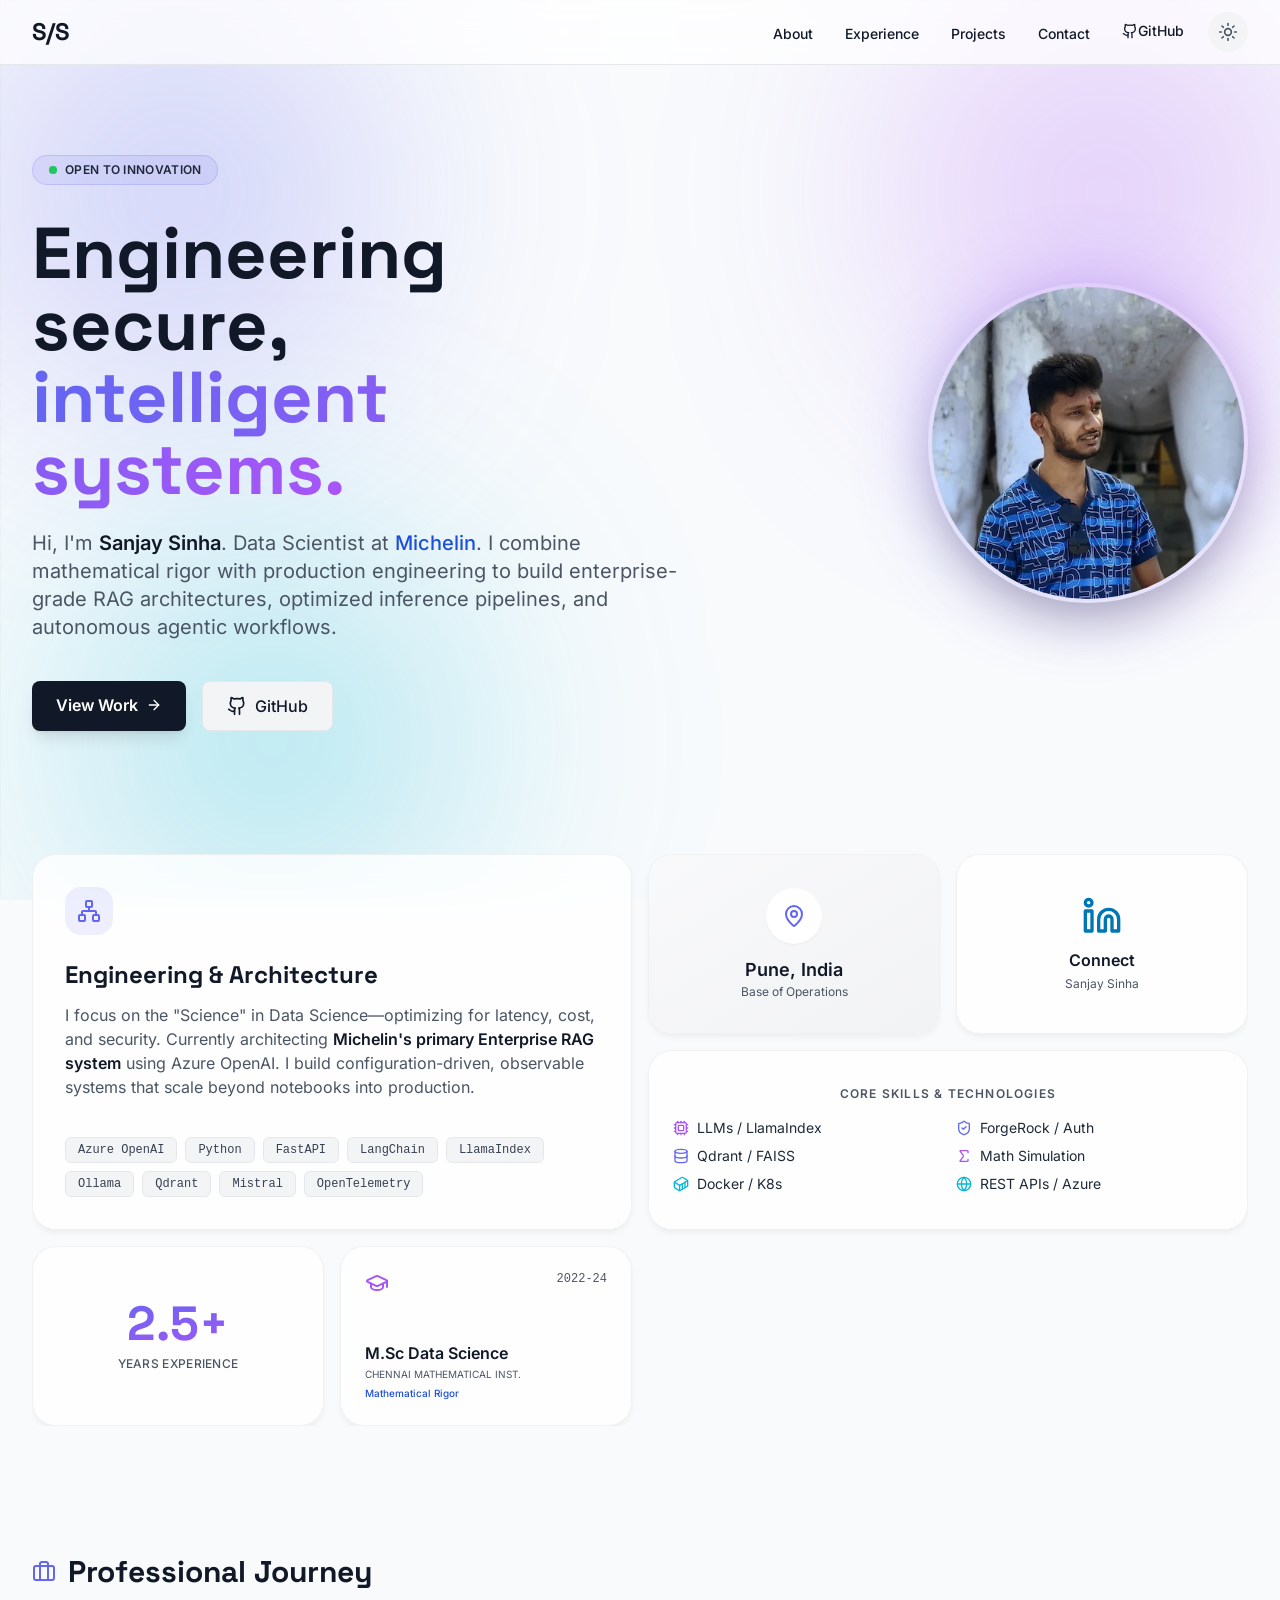
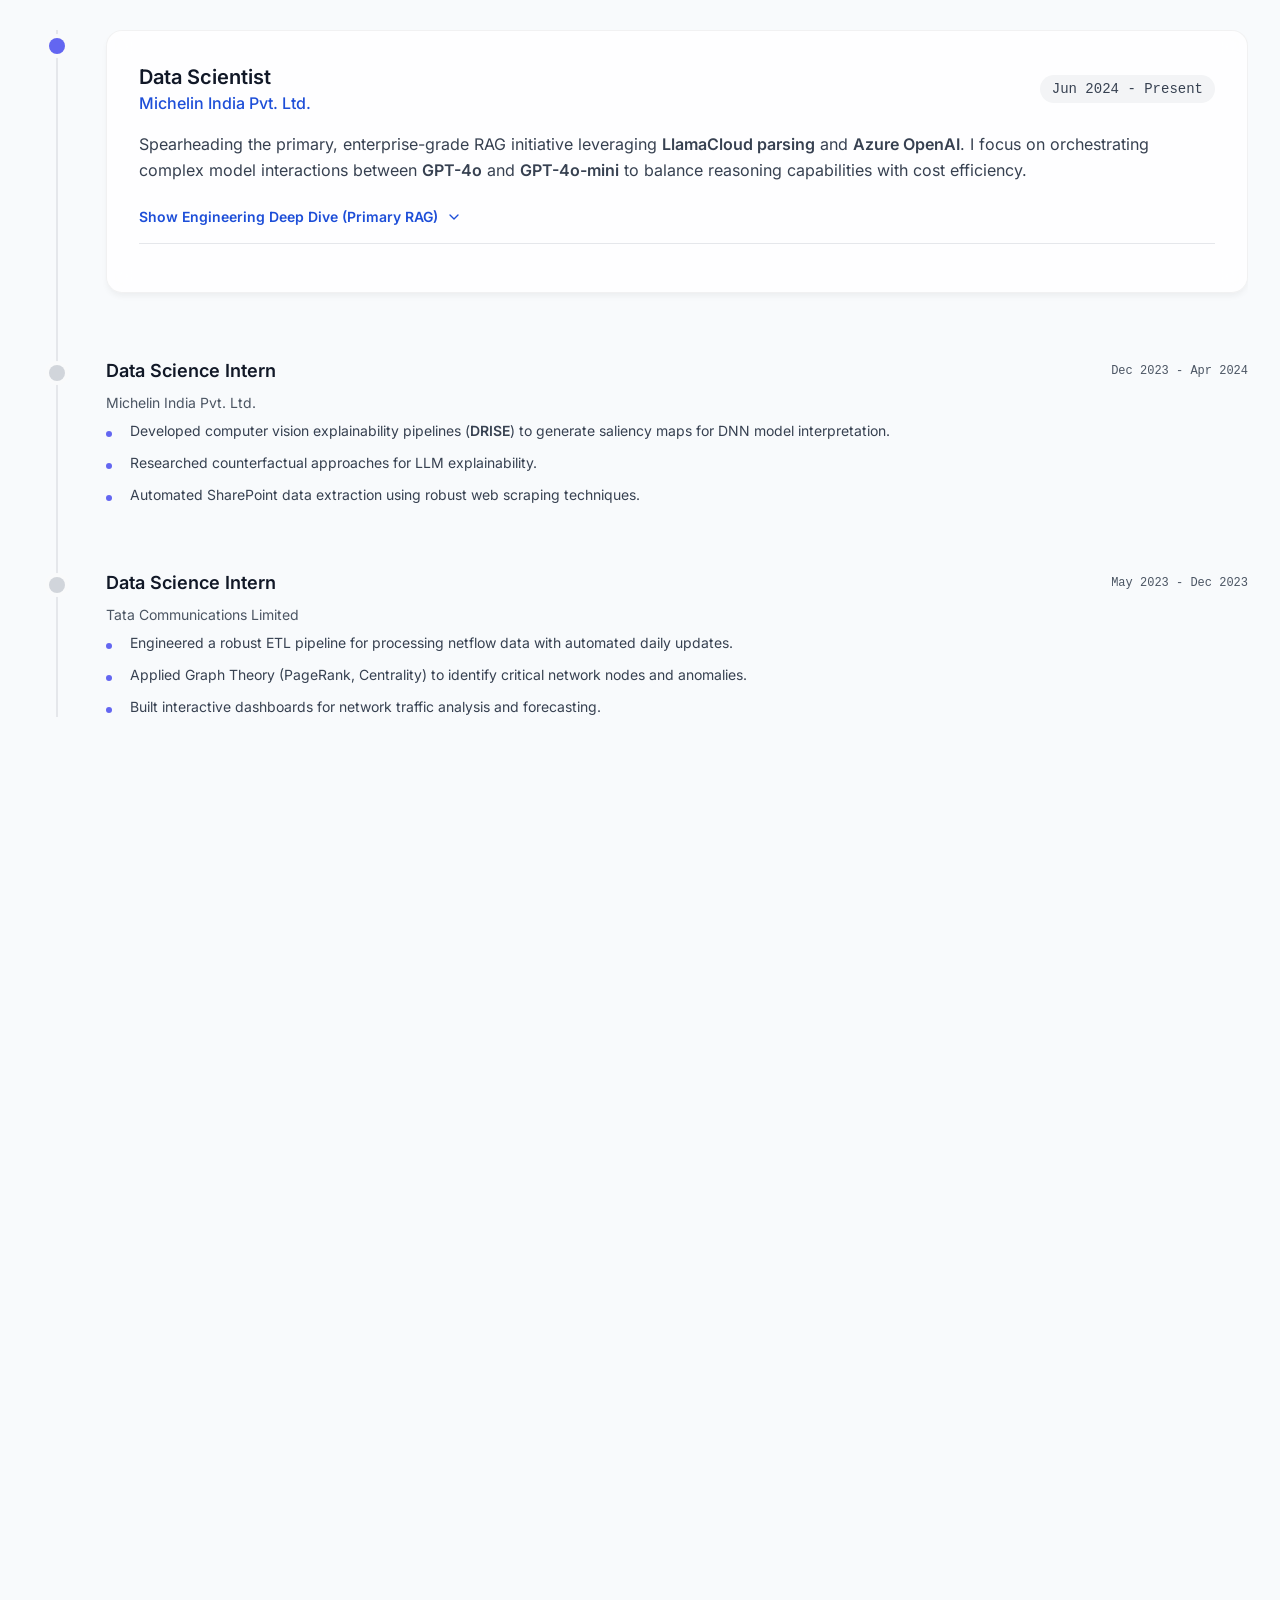
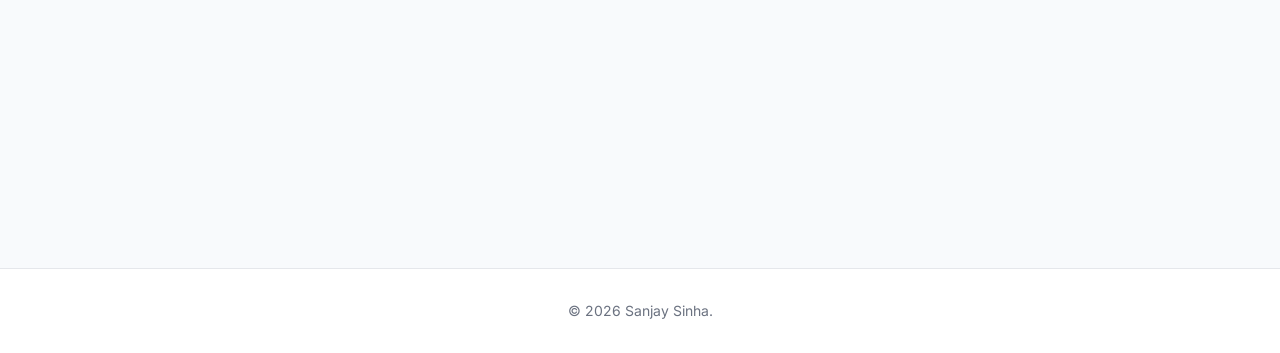
==== index.html @ 07a71bd8 "feat: initial portfolio mirror — GitHub Pages Public mirror of portfolio served at sanjay7549.github" ====
<!-- index.html -->
<!DOCTYPE html>
<html lang="en" class="scroll-smooth">

<head>
    <!-- 1. PRECONNECTS (Performance) -->
    <link rel="preconnect" href="https://www.googletagmanager.com">
    <link rel="preconnect" href="https://www.google-analytics.com">
    <link rel="preconnect" href="https://static.cloudflareinsights.com">

    <!-- Essential Meta -->
    <meta charset="UTF-8">
    <meta http-equiv="X-UA-Compatible" content="IE=edge">
    <meta name="viewport" content="width=device-width, initial-scale=1.0">
    <meta name="theme-color" content="#0b0b0c" media="(prefers-color-scheme: dark)">
    <meta name="theme-color" content="#ffffff" media="(prefers-color-scheme: light)">

    <title>Sanjay Sinha | AI &amp; Data Scientist</title>
    <link rel="canonical" href="https://${DOMAIN_NAME}">

    <!-- SEO Meta Tags -->
    <meta name="description"
        content="Sanjay Sinha is a Data Scientist at Michelin specializing in Enterprise RAG systems, Azure OpenAI, LlamaIndex, LangChain, and production AI pipelines. Expert in secure LLM architectures, vector databases, and mathematical modeling.">

    <meta name="author" content="Sanjay Sinha">
    <meta name="robots" content="index, follow, max-snippet:-1, max-image-preview:large, max-video-preview:-1">

    <!-- Geographic Meta -->
    <meta name="geo.region" content="IN-MH">
    <meta name="geo.placename" content="Pune">
    <meta name="geo.position" content="18.5204;73.8567">
    <meta name="ICBM" content="18.5204, 73.8567">

    <!-- Language
         hreflang="hi" removed: this page is English-only.
         Declaring Hindi would tell Google to rank it for Hindi speakers,
         which hurts English ranking and sends contradictory signals.
         en-IN is correct — the content is English, the target region is India. -->
    <link rel="alternate" hreflang="en-IN" href="https://${DOMAIN_NAME}">
    <link rel="alternate" hreflang="x-default" href="https://${DOMAIN_NAME}">

    <!-- Open Graph / Facebook / LinkedIn -->
    <meta property="og:locale" content="en_IN">
    <meta property="og:type" content="website">
    <meta property="og:url" content="https://${DOMAIN_NAME}">
    <meta property="og:site_name" content="Sanjay Sinha">
    <meta property="og:title" content="Sanjay Sinha | AI &amp; Data Scientist | Enterprise RAG Expert">
    <meta property="og:description"
        content="Data Scientist at Michelin specializing in Enterprise RAG systems, Azure OpenAI, LlamaIndex, mathematical modeling and production AI architectures.">
    <meta property="og:image" content="https://${DOMAIN_NAME}/images/profile.webp">
    <meta property="og:image:type" content="image/webp">
    <meta property="og:image:width" content="500">
    <meta property="og:image:height" content="409">
    <meta property="og:image:alt" content="Profile photo of Sanjay Sinha">
    <!-- article:* tags removed — they are only valid when og:type is "article".
         Using them with og:type="website" is malformed and ignored by parsers. -->

    <!-- Twitter / X -->
    <meta name="twitter:card" content="summary_large_image">
    <meta property="twitter:url" content="https://${DOMAIN_NAME}">
    <meta property="twitter:title" content="Sanjay Sinha | AI &amp; Data Scientist | Enterprise RAG Expert">
    <meta property="twitter:description"
        content="Data Scientist at Michelin specializing in Enterprise RAG systems, Azure OpenAI, LlamaIndex, mathematical modeling and production AI architectures.">
    <meta property="twitter:image" content="https://${DOMAIN_NAME}/images/profile.webp">

    <script>
        if (localStorage.theme === 'dark' || (!('theme' in localStorage) && window.matchMedia('(prefers-color-scheme: dark)').matches)) {
            document.documentElement.classList.add('dark');
        }
    </script>

    <!-- CRITICAL CSS & FONTS (Inlined to prevent CLS) -->
    <style>
        @font-face {
            font-family: 'Inter';
            font-style: normal;
            font-weight: 400;
            font-display: swap;
            src: url('fonts/Inter-Regular.woff2') format('woff2');
        }

        @font-face {
            font-family: 'Inter';
            font-style: normal;
            font-weight: 600;
            /* Used in buttons/nav */
            font-display: swap;
            src: url('fonts/Inter-SemiBold.woff2') format('woff2');
        }

        @font-face {
            font-family: 'Space Grotesk';
            font-style: normal;
            font-weight: 700;
            /* Used in main title */
            font-display: swap;
            src: url('fonts/SpaceGrotesk-Bold.woff2') format('woff2');
        }
    </style>

    <!-- Preloads (Performance) -->
    <link rel="preload" href="fonts/SpaceGrotesk-Bold.woff2" as="font" type="font/woff2" crossorigin>
    <link rel="preload" href="fonts/Inter-Regular.woff2" as="font" type="font/woff2" crossorigin>
    <link rel="preload" href="fonts/Inter-SemiBold.woff2" as="font" type="font/woff2" crossorigin>

    <link rel="preload" as="image" href="images/profile.webp">

    <link rel="preload" href="styles.css" as="style">
    <link href="styles.css" rel="stylesheet">

    <!-- Icons (Hosted Locally for CSP Safety) -->
    <script src="js/lucide.min.js" defer></script>

    <link rel="icon" href="/favicon.ico" sizes="32x32">
    <link rel="icon" href="images/favicon.png" type="image/png">
    <link rel="apple-touch-icon" href="images/apple-touch-icon.png">

    <!-- Main Logic -->
    <script src="js/main.js" defer></script>

    <!-- RSS Feed -->
    <link rel="alternate" type="application/rss+xml" title="Sanjay Sinha - Project Updates"
        href="https://${DOMAIN_NAME}/rss.xml">

    <!-- Structured Data / Schema.org -->

    <!-- Person Schema
         FIX: @context changed from http to https — consistent with all other schemas.
         FIX: HTML entity &amp; replaced with plain & — JSON is not HTML;
              &amp; is an HTML entity and is technically malformed inside JSON. -->
    <script type="application/ld+json">
        {
            "@context": "https://schema.org",
            "@type": "Person",
            "name": "Sanjay Sinha",
            "jobTitle": "Data Scientist",
            "description": "AI & Data Scientist specializing in Enterprise RAG systems, Azure OpenAI, mathematical modeling and production AI architectures",
            "worksFor": {
                "@type": "Organization",
                "name": "Michelin"
            },
            "url": "https://${DOMAIN_NAME}",
            "sameAs": [
                "https://linkedin.com/in/sanjay-sinha-09343b247",
                "https://github.com/Sanjay7549",
                "mailto:admin@${EMAIL_DOMAIN}"
            ],
            "alumniOf": {
                "@type": "CollegeOrUniversity",
                "name": "Chennai Mathematical Institute"
            },
            "address": {
                "@type": "PostalAddress",
                "addressLocality": "Pune",
                "addressRegion": "Maharashtra",
                "addressCountry": "India"
            },
            "image": "https://${DOMAIN_NAME}/images/profile.webp",
            "knowsAbout": [
                "Artificial Intelligence",
                "Machine Learning",
                "RAG Systems",
                "Azure OpenAI",
                "LangChain",
                "LlamaIndex",
                "Python",
                "Data Science",
                "Deep Learning",
                "Natural Language Processing"
            ]
        }
    </script>

    <!-- Breadcrumb Schema -->
    <script type="application/ld+json">
        {
            "@context": "https://schema.org",
            "@type": "BreadcrumbList",
            "itemListElement": [{
                "@type": "ListItem",
                "position": 1,
                "name": "Home",
                "item": "https://${DOMAIN_NAME}"
            },{
                "@type": "ListItem",
                "position": 2,
                "name": "About",
                "item": "https://${DOMAIN_NAME}/#about"
            },{
                "@type": "ListItem",
                "position": 3,
                "name": "Experience",
                "item": "https://${DOMAIN_NAME}/#experience"
            },{
                "@type": "ListItem",
                "position": 4,
                "name": "Projects",
                "item": "https://${DOMAIN_NAME}/#projects"
            },{
                "@type": "ListItem",
                "position": 5,
                "name": "Contact",
                "item": "https://${DOMAIN_NAME}/#contact"
            }]
        }
    </script>

    <!-- Organization Schema -->
    <script type="application/ld+json">
        {
            "@context": "https://schema.org",
            "@type": "Organization",
            "name": "Michelin",
            "url": "https://www.michelin.com",
            "employee": {
                "@type": "Person",
                "name": "Sanjay Sinha",
                "jobTitle": "Data Scientist",
                "url": "https://${DOMAIN_NAME}"
            }
        }
    </script>

    <!-- FAQ Schema -->
    <script type="application/ld+json">
        {
            "@context": "https://schema.org",
            "@type": "FAQPage",
            "mainEntity": [{
                "@type": "Question",
                "name": "What technologies does Sanjay Sinha specialize in?",
                "acceptedAnswer": {
                    "@type": "Answer",
                    "text": "Sanjay specializes in Enterprise RAG systems, Azure OpenAI (GPT-4o, GPT-4o-mini), LangChain, LlamaIndex, LlamaCloud parsing, Qdrant vector database, Mistral AI, Docker, Kubernetes, FastAPI, and mathematical modeling. He focuses on building secure, scalable AI architectures for production environments."
                }
            },{
                "@type": "Question",
                "name": "What is Sanjay's experience with RAG systems?",
                "acceptedAnswer": {
                    "@type": "Answer",
                    "text": "Sanjay is the lead architect for Michelin's primary Enterprise RAG system. He has implemented advanced model routing between GPT-4o and GPT-4o-mini, reducing latency from 10-12s to 6-7s while optimizing costs. His work includes LlamaCloud integration, OpenTelemetry observability, and ForgeRock OAuth security."
                }
            },{
                "@type": "Question",
                "name": "Where is Sanjay Sinha located?",
                "acceptedAnswer": {
                    "@type": "Answer",
                    "text": "Sanjay is based in Pune, Maharashtra, India and works as a Data Scientist at Michelin India Pvt. Ltd."
                }
            },{
                "@type": "Question",
                "name": "What is Sanjay's educational background?",
                "acceptedAnswer": {
                    "@type": "Answer",
                    "text": "Sanjay holds an M.Sc in Data Science from Chennai Mathematical Institute (CMI), completed in 2024. His education focused on mathematical rigor, combining theoretical foundations with practical AI engineering."
                }
            }]
        }
    </script>

    <!-- WebSite Schema
         FIX: HTML entity &amp; replaced with plain & in JSON.
         FIX: inLanguage changed from ["en", "hi"] to "en" — this page is
              English-only. Declaring Hindi contradicts the hreflang correction above. -->
    <script type="application/ld+json">
        {
            "@context": "https://schema.org",
            "@type": "WebSite",
            "name": "Sanjay Sinha - AI & Data Scientist",
            "url": "https://${DOMAIN_NAME}",
            "description": "Portfolio and professional website of Sanjay Sinha, Data Scientist specializing in Enterprise RAG systems and Azure AI",
            "author": {
                "@type": "Person",
                "name": "Sanjay Sinha"
            },
            "inLanguage": "en"
        }
    </script>
</head>

<body
    class="antialiased font-sans bg-lightBg text-gray-900 dark:bg-darkBg dark:text-gray-200 selection:bg-primary selection:text-white transition-colors duration-300">

    <!-- Skip Navigation: improves accessibility and Lighthouse score.
         Visually hidden until focused via keyboard — no effect on appearance. -->
    <a href="#main-content"
        class="sr-only focus:not-sr-only focus:fixed focus:top-4 focus:left-4 focus:z-[100] focus:px-4 focus:py-2 focus:bg-white focus:text-black focus:rounded focus:shadow-lg">
        Skip to content
    </a>

    <!-- Fixed Background Gradients -->
    <div class="fixed inset-0 z-[-1] pointer-events-none overflow-hidden" aria-hidden="true">
        <div class="absolute inset-0 bg-grid-light dark:bg-grid-dark opacity-[0.4] dark:opacity-20"></div>
        <div
            class="gpu-accelerated absolute top-0 -left-4 w-96 h-96 bg-primary/30 rounded-full mix-blend-multiply dark:mix-blend-screen filter blur-[128px] animate-blob transform-gpu">
        </div>
        <div
            class="gpu-accelerated absolute top-0 -right-4 w-96 h-96 bg-secondary/30 rounded-full mix-blend-multiply dark:mix-blend-screen filter blur-[128px] animate-blob animation-delay-2000 transform-gpu">
        </div>
        <div
            class="gpu-accelerated absolute -bottom-8 left-20 w-96 h-96 bg-accent/30 rounded-full mix-blend-multiply dark:mix-blend-screen filter blur-[128px] animate-blob animation-delay-4000 transform-gpu">
        </div>
    </div>

    <!-- Navigation -->
    <nav
        class="fixed top-0 w-full z-50 border-b border-gray-200 dark:border-white/5 bg-white/70 dark:bg-black/50 backdrop-blur-xl transition-colors duration-300"
        aria-label="Primary navigation">
        <div class="max-w-7xl mx-auto px-4 sm:px-6 lg:px-8">
            <div class="flex items-center justify-between h-16">
                <div class="flex-shrink-0">
                    <a href="#"
                        class="block w-12 h-8 font-display font-bold text-2xl tracking-tight text-gray-900 dark:text-white hover:text-primary transition-colors"
                        aria-label="Sanjay Sinha — home">S/S</a>
                </div>

                <div class="flex items-center gap-6">
                    <div class="hidden md:flex items-baseline space-x-8">
                        <a href="#about" class="text-sm font-medium hover:text-primary">About</a>
                        <a href="#experience" class="text-sm font-medium hover:text-primary">Experience</a>
                        <a href="#projects" class="text-sm font-medium hover:text-primary">Projects</a>
                        <a href="#contact" class="text-sm font-medium hover:text-primary">Contact</a>
                        <a href="https://github.com/Sanjay7549" target="_blank" rel="noopener noreferrer"
                            class="text-sm font-medium hover:text-primary flex items-center gap-1.5"
                            aria-label="GitHub profile (opens in new tab)">
                            <i data-lucide="github" class="w-4 h-4" aria-hidden="true"></i> GitHub
                        </a>
                    </div>

                    <!-- Theme Toggle Button -->
                    <button type="button" id="theme-toggle" aria-label="Toggle Dark Mode"
                        class="btn-interactive w-10 h-10 flex items-center justify-center rounded-full bg-gray-100 dark:bg-white/10 text-gray-600 dark:text-gray-300 hover:bg-gray-200 dark:hover:bg-white/20 transition-colors focus:outline-none">
                        <i data-lucide="moon" class="w-5 h-5 hidden dark:block" aria-hidden="true"></i>
                        <i data-lucide="sun" class="w-5 h-5 block dark:hidden" aria-hidden="true"></i>
                    </button>
                </div>
            </div>
        </div>
    </nav>

    <!-- Main Content -->
    <!-- id="main-content" is the skip-navigation target -->
    <main id="main-content" class="max-w-7xl mx-auto px-4 sm:px-6 lg:px-8 pt-32 pb-20">

        <!-- Hero Section -->
        <section class="min-h-[70vh] flex flex-col-reverse md:flex-row items-center justify-between gap-10 mb-24"
            aria-label="Introduction">

            <!-- Left Side: Text -->
            <div class="flex flex-col items-start max-w-2xl">
                <div
                    class="inline-flex items-center space-x-2 bg-primary/10 border border-primary/20 rounded-full px-4 py-1.5 mb-8 backdrop-blur-sm">
                    <span class="relative flex h-2 w-2" aria-hidden="true">
                        <span
                            class="animate-ping absolute inline-flex h-full w-full rounded-full bg-green-400 opacity-75"></span>
                        <span class="relative inline-flex rounded-full h-2 w-2 bg-green-500"></span>
                    </span>
                    <span class="text-xs font-semibold text-gray-800 dark:text-white tracking-wide uppercase">Open to
                        Innovation</span>
                </div>

                <h1
                    class="font-display text-5xl md:text-7xl font-bold text-gray-900 dark:text-white mb-6 leading-tight">
                    Engineering secure,<br>
                    <span class="text-transparent bg-clip-text bg-gradient-to-r from-primary to-secondary relative">
                        intelligent systems.
                    </span>
                </h1>

                <p class="text-lg md:text-xl text-gray-600 dark:text-gray-400 mb-10 leading-relaxed">
                    Hi, I'm <span class="font-bold text-gray-900 dark:text-white">Sanjay Sinha</span>.
                    Data Scientist at <span class="text-blue-700 dark:text-blue-400 font-medium">Michelin</span>.
                    I combine mathematical rigor with production engineering to build enterprise-grade RAG
                    architectures,
                    optimized inference pipelines, and autonomous agentic workflows.
                </p>

                <div class="flex flex-wrap gap-4">
                    <a href="#projects"
                        class="group relative px-6 py-3 bg-gray-900 dark:bg-white text-white dark:text-black font-semibold rounded-lg overflow-hidden transition-transform duration-300 hover:scale-105 shadow-lg hover:shadow-primary/25">
                        <span class="relative flex items-center gap-2">
                            View Work <i data-lucide="arrow-right"
                                class="w-4 h-4 group-hover:translate-x-1 transition-transform" aria-hidden="true"></i>
                        </span>
                    </a>

                    <a href="https://github.com/Sanjay7549" target="_blank" rel="noopener noreferrer"
                        class="px-6 py-3 bg-gray-100 dark:bg-white/5 border border-gray-200 dark:border-white/10 text-gray-900 dark:text-white font-medium rounded-lg hover:bg-gray-200 dark:hover:bg-white/10 flex items-center gap-2"
                        aria-label="GitHub profile (opens in new tab)">
                        <i data-lucide="github" class="w-5 h-5" aria-hidden="true"></i> GitHub
                    </a>
                </div>
            </div>

            <!-- Right Side: Profile Picture -->
            <div class="relative w-64 h-64 md:w-80 md:h-80 shrink-0">
                <div
                    class="absolute inset-0 bg-gradient-to-tr from-primary to-secondary rounded-full blur-2xl opacity-40 animate-pulse"
                    aria-hidden="true">
                </div>
                <div class="relative w-full h-full rounded-full border-4 border-white/20 overflow-hidden shadow-2xl">
                    <img src="images/profile.webp" alt="Profile photo of Sanjay Sinha" width="500" height="409"
                        sizes="(max-width: 768px) 256px, 320px" fetchpriority="high" decoding="async"
                        class="w-full h-full object-cover bg-gray-100 dark:bg-gray-800">
                </div>
            </div>

        </section>

        <!-- Bento Grid: About & Stack -->
        <section id="about"
            class="mb-32 fade-on-scroll [content-visibility:auto] [contain-intrinsic-size:1000px_1000px]"
            aria-labelledby="about-heading">
            <h2 id="about-heading" class="sr-only">About Me &amp; Tech Stack</h2>

            <div class="grid grid-cols-1 md:grid-cols-4 gap-4 auto-rows-auto md:auto-rows-[180px]">

                <!-- Main About Card (2x2) -->
                <div
                    class="glass-card col-span-1 md:col-span-2 row-span-1 md:row-span-2 rounded-3xl p-8 flex flex-col justify-between group bg-white dark:bg-darkSurface">
                    <div>
                        <div
                            class="w-12 h-12 bg-primary/10 rounded-2xl flex items-center justify-center mb-6 text-primary group-hover:rotate-12 transition-transform duration-300"
                            aria-hidden="true">
                            <i data-lucide="network" class="w-6 h-6"></i>
                        </div>
                        <h3 class="text-2xl font-display font-bold text-gray-900 dark:text-white mb-3">Engineering &amp;
                            Architecture</h3>
                        <p class="text-gray-600 dark:text-gray-400 leading-relaxed text-sm md:text-base">
                            I focus on the "Science" in Data Science—optimizing for latency, cost, and security.
                            Currently architecting <strong class="text-gray-900 dark:text-white">Michelin's primary
                                Enterprise RAG system</strong> using Azure OpenAI.
                            I build configuration-driven, observable systems that scale beyond notebooks into
                            production.
                        </p>
                    </div>
                    <div class="flex flex-wrap gap-2 mt-4">
                        <span
                            class="px-3 py-1 bg-gray-100 dark:bg-white/5 rounded-md text-xs font-mono text-gray-700 dark:text-gray-300 border border-gray-200 dark:border-white/5">Azure
                            OpenAI</span>
                        <span
                            class="px-3 py-1 bg-gray-100 dark:bg-white/5 rounded-md text-xs font-mono text-gray-700 dark:text-gray-300 border border-gray-200 dark:border-white/5">Python</span>
                        <span
                            class="px-3 py-1 bg-gray-100 dark:bg-white/5 rounded-md text-xs font-mono text-gray-700 dark:text-gray-300 border border-gray-200 dark:border-white/5">FastAPI</span>
                        <span
                            class="px-3 py-1 bg-gray-100 dark:bg-white/5 rounded-md text-xs font-mono text-gray-700 dark:text-gray-300 border border-gray-200 dark:border-white/5">LangChain</span>
                        <span
                            class="px-3 py-1 bg-gray-100 dark:bg-white/5 rounded-md text-xs font-mono text-gray-700 dark:text-gray-300 border border-gray-200 dark:border-white/5">LlamaIndex</span>
                        <span
                            class="px-3 py-1 bg-gray-100 dark:bg-white/5 rounded-md text-xs font-mono text-gray-700 dark:text-gray-300 border border-gray-200 dark:border-white/5">Ollama</span>
                        <span
                            class="px-3 py-1 bg-gray-100 dark:bg-white/5 rounded-md text-xs font-mono text-gray-700 dark:text-gray-300 border border-gray-200 dark:border-white/5">Qdrant</span>
                        <span
                            class="px-3 py-1 bg-gray-100 dark:bg-white/5 rounded-md text-xs font-mono text-gray-700 dark:text-gray-300 border border-gray-200 dark:border-white/5">Mistral</span>
                        <span
                            class="px-3 py-1 bg-gray-100 dark:bg-white/5 rounded-md text-xs font-mono text-gray-700 dark:text-gray-300 border border-gray-200 dark:border-white/5">OpenTelemetry</span>
                    </div>
                </div>

                <!-- Location Card (1x1) -->
                <div
                    class="glass-card col-span-1 rounded-3xl relative overflow-hidden flex flex-col justify-center items-center group min-h-[180px]">
                    <div
                        class="absolute inset-0 bg-gradient-to-br from-gray-100 to-gray-200 dark:from-gray-800 dark:to-gray-900 opacity-50 z-0"
                        aria-hidden="true">
                    </div>
                    <div class="relative z-10 text-center">
                        <div
                            class="w-14 h-14 mx-auto bg-white dark:bg-white/10 rounded-full flex items-center justify-center shadow-sm mb-3 text-primary animate-bounce"
                            aria-hidden="true">
                            <i data-lucide="map-pin" class="w-6 h-6"></i>
                        </div>
                        <h3 class="text-lg font-bold text-gray-900 dark:text-white">Pune, India</h3>
                        <p class="text-xs text-gray-600 dark:text-gray-400">Base of Operations</p>
                    </div>
                </div>

                <!-- LinkedIn Card (1x1) -->
                <a href="https://linkedin.com/in/sanjay-sinha-09343b247" target="_blank" rel="noopener noreferrer"
                    class="glass-card col-span-1 rounded-3xl p-6 flex flex-col justify-center items-center hover:bg-[#0077b5] hover:border-[#0077b5] group cursor-pointer min-h-[180px]"
                    aria-label="Connect with Sanjay Sinha on LinkedIn (opens in new tab)">
                    <i data-lucide="linkedin" class="w-10 h-10 text-[#0077b5] group-hover:text-white mb-3" aria-hidden="true"></i>
                    <p class="font-bold text-gray-900 dark:text-white group-hover:text-white">Connect
                    </p>
                    <p class="text-xs text-gray-600 dark:text-gray-400 group-hover:text-white/80 mt-1">
                        Sanjay Sinha</p>
                </a>

                <!-- Skills & Technologies (2x1) -->
                <div
                    class="glass-card col-span-1 md:col-span-2 rounded-3xl overflow-hidden flex flex-col justify-center bg-gray-50 dark:bg-white/5 p-6 min-h-[180px]">
                    <p
                        class="text-center text-xs font-bold text-gray-600 dark:text-gray-400 uppercase tracking-widest mb-4">
                        Core Skills &amp; Technologies</p>
                    <div class="grid grid-cols-2 gap-4">
                        <!-- Column 1 -->
                        <div class="space-y-2">
                            <div class="flex items-center gap-2 text-sm text-gray-800 dark:text-gray-200">
                                <i data-lucide="cpu" class="w-4 h-4 text-secondary" aria-hidden="true"></i> LLMs / LlamaIndex
                            </div>
                            <div class="flex items-center gap-2 text-sm text-gray-800 dark:text-gray-200">
                                <i data-lucide="database" class="w-4 h-4 text-primary" aria-hidden="true"></i> Qdrant / FAISS
                            </div>
                            <div class="flex items-center gap-2 text-sm text-gray-800 dark:text-gray-200">
                                <i data-lucide="container" class="w-4 h-4 text-accent" aria-hidden="true"></i> Docker / K8s
                            </div>
                        </div>
                        <!-- Column 2 -->
                        <div class="space-y-2">
                            <div class="flex items-center gap-2 text-sm text-gray-800 dark:text-gray-200">
                                <i data-lucide="shield-check" class="w-4 h-4 text-primary" aria-hidden="true"></i> ForgeRock / Auth
                            </div>
                            <div class="flex items-center gap-2 text-sm text-gray-800 dark:text-gray-200">
                                <i data-lucide="sigma" class="w-4 h-4 text-secondary" aria-hidden="true"></i> Math Simulation
                            </div>
                            <div class="flex items-center gap-2 text-sm text-gray-800 dark:text-gray-200">
                                <i data-lucide="globe" class="w-4 h-4 text-accent" aria-hidden="true"></i> REST APIs / Azure
                            </div>
                        </div>
                    </div>
                </div>

                <!-- Experience Years (1x1) -->
                <div
                    class="glass-card col-span-1 rounded-3xl p-6 flex flex-col justify-center text-center bg-white dark:bg-darkSurface min-h-[180px]">
                    <h3
                        class="text-5xl font-display font-bold text-transparent bg-clip-text bg-gradient-to-br from-primary to-secondary">
                        2.5+</h3>
                    <p class="text-xs font-medium text-gray-600 dark:text-gray-400 mt-2 uppercase tracking-wide">Years
                        Experience</p>
                </div>

                <!-- Education (1x1) -->
                <div
                    class="glass-card col-span-1 rounded-3xl p-6 flex flex-col justify-between bg-gradient-to-br from-gray-50 to-gray-100 dark:from-surface dark:to-surfaceHighlight border dark:border-white/5 min-h-[180px]">
                    <div class="flex justify-between items-start">
                        <i data-lucide="graduation-cap" class="text-secondary w-6 h-6" aria-hidden="true"></i>
                        <span class="text-xs text-gray-600 font-mono">2022-24</span>
                    </div>
                    <div>
                        <h3 class="font-bold text-gray-900 dark:text-white text-md leading-tight">M.Sc Data Science</h3>
                        <p class="text-[10px] text-gray-600 dark:text-gray-400 mt-1 uppercase">Chennai Mathematical
                            Inst.</p>
                        <p class="text-[10px] text-blue-700 dark:text-blue-400 mt-1 font-medium">Mathematical Rigor</p>
                    </div>
                </div>
            </div>
        </section>

        <!-- Experience Section -->
        <section id="experience" class="mb-32 fade-on-scroll cv-auto" aria-labelledby="experience-heading">
            <h2 id="experience-heading"
                class="font-display text-3xl font-bold text-gray-900 dark:text-white mb-10 flex items-center gap-3">
                <i data-lucide="briefcase" class="text-primary" aria-hidden="true"></i> Professional Journey
            </h2>

            <div class="relative border-l-2 border-gray-200 dark:border-white/10 ml-3 md:ml-6 space-y-16">

                <!-- Role 1: Michelin (Current) -->
                <div class="relative pl-8 md:pl-12 group">
                    <div
                        class="absolute -left-[9px] top-2 h-4 w-4 rounded-full bg-primary ring-4 ring-gray-50 dark:ring-darkBg transition-transform group-hover:scale-110"
                        aria-hidden="true">
                    </div>

                    <div
                        class="glass-card p-6 md:p-8 rounded-2xl bg-white dark:bg-white/5 border border-gray-100 dark:border-white/10">
                        <div class="flex flex-col sm:flex-row sm:items-center sm:justify-between mb-4">
                            <div>
                                <h3 class="text-xl font-bold text-gray-900 dark:text-white">Data Scientist</h3>
                                <p class="text-blue-700 dark:text-blue-400 font-medium">Michelin India Pvt. Ltd.</p>
                            </div>
                            <span
                                class="mt-2 sm:mt-0 text-sm font-mono text-gray-700 dark:text-gray-300 bg-gray-100 dark:bg-white/5 px-3 py-1 rounded-full">Jun
                                2024 - Present</span>
                        </div>

                        <p class="text-gray-700 dark:text-gray-300 mb-6 leading-relaxed">
                            Spearheading the primary, enterprise-grade RAG initiative leveraging <strong>LlamaCloud
                                parsing</strong> and <strong>Azure OpenAI</strong>. I focus on orchestrating complex
                            model interactions between <strong>GPT-4o</strong> and <strong>GPT-4o-mini</strong> to
                            balance reasoning capabilities with cost efficiency.
                        </p>

                        <!-- Expandable Details -->
                        <div class="mt-6">
                            <button type="button"
                                class="js-details-toggle flex items-center gap-2 text-sm font-semibold text-blue-700 dark:text-blue-400 hover:text-blue-900"
                                data-target="details-michelin" aria-expanded="false" aria-controls="details-michelin">
                                <span id="btn-text-details-michelin">Show Engineering Deep Dive (Primary RAG)</span>
                                <i data-lucide="chevron-down" id="icon-details-michelin"
                                    class="w-4 h-4 transition-transform" aria-hidden="true"></i>
                            </button>

                            <div id="details-michelin"
                                class="expand-content mt-4 border-t border-gray-200 dark:border-white/10 pt-4 hidden">
                                <div class="grid grid-cols-1 md:grid-cols-2 gap-8">
                                    <div>
                                        <h4
                                            class="text-sm font-bold text-gray-900 dark:text-white uppercase tracking-wider mb-3">
                                            Key Achievements (Primary RAG)</h4>
                                        <ul class="custom-bullets text-sm text-gray-700 dark:text-gray-300 space-y-2">
                                            <li><strong>Advanced Model Routing:</strong> Architected a routing layer
                                                that dispatches complex queries to <strong>GPT-4o</strong> for deep
                                                reasoning and simple grading/filtering tasks to
                                                <strong>GPT-4o-mini</strong>, optimizing token costs.
                                            </li>
                                            <li><strong>Config-Driven Architecture:</strong> Implemented a global
                                                configuration system allowing new use cases (prompts, feature flags)
                                                without code deployment.</li>
                                            <li><strong>Latency Optimization:</strong> Slashed end-to-end query latency
                                                from <strong>10-12s down to 6-7s</strong> by implementing parallelized
                                                async execution for retrieval and tool calls.
                                            </li>
                                            <li><strong>Observability:</strong> Integrated
                                                <strong>OpenTelemetry</strong> traces with Application Insights to track
                                                latency bottlenecks and token consumption per request.
                                            </li>
                                            <li><strong>LlamaCloud Integration:</strong> Built a robust pipeline to
                                                ingest complex documents via LlamaCloud parsing, persisting processed
                                                artifacts to the Cloud Data Lake (CDL).</li>
                                        </ul>

                                        <!-- Stats -->
                                        <div
                                            class="mt-4 p-4 bg-gray-50 dark:bg-white/5 rounded-lg border border-gray-200 dark:border-white/5">
                                            <p
                                                class="text-xs font-bold text-gray-600 dark:text-gray-400 uppercase mb-2">
                                                Impact Metrics</p>
                                            <div class="grid grid-cols-2 gap-3">
                                                <div class="text-center">
                                                    <div class="text-2xl font-bold text-primary">40%</div>
                                                    <div class="text-xs text-gray-600 dark:text-gray-400">Latency
                                                        Reduction</div>
                                                </div>
                                                <div class="text-center">
                                                    <div class="text-2xl font-bold text-secondary">99.9%</div>
                                                    <div class="text-xs text-gray-600 dark:text-gray-400">Uptime</div>
                                                </div>
                                            </div>
                                        </div>
                                    </div>
                                    <div>
                                        <h4
                                            class="text-sm font-bold text-gray-900 dark:text-white uppercase tracking-wider mb-3">
                                            Impact &amp; Strengths</h4>
                                        <ul class="custom-bullets text-sm text-gray-700 dark:text-gray-300 space-y-2">
                                            <li><strong>Security Posture:</strong> Integrated <strong>ForgeRock
                                                    OAuth</strong> with custom Streamlit UI front-ends, enforcing strict
                                                access control.</li>
                                            <li><strong>Operational Excellence:</strong> Built a reusable RAG framework
                                                that serves as the blueprint for future AI initiatives at Michelin.</li>
                                            <li><strong>Proactive Optimization:</strong> Prototyped memory caching
                                                patterns (MongoDB) to handle FAQ-style queries without LLM invocation.
                                            </li>
                                        </ul>
                                    </div>
                                </div>
                            </div>
                        </div>
                    </div>
                </div>

                <!-- Role 2: Michelin Intern -->
                <div class="relative pl-8 md:pl-12 group">
                    <div
                        class="absolute -left-[9px] top-2 h-4 w-4 rounded-full bg-gray-300 dark:bg-gray-700 ring-4 ring-gray-50 dark:ring-darkBg transition-transform group-hover:scale-110"
                        aria-hidden="true">
                    </div>
                    <div class="flex flex-col sm:flex-row sm:items-center sm:justify-between mb-2">
                        <h3 class="text-lg font-bold text-gray-900 dark:text-white">Data Science Intern</h3>
                        <span class="text-xs font-mono text-gray-600 dark:text-gray-400">Dec 2023 - Apr 2024</span>
                    </div>
                    <p class="text-sm text-gray-600 dark:text-gray-400 mb-2">Michelin India Pvt. Ltd.</p>
                    <ul class="custom-bullets text-gray-700 dark:text-gray-300 text-sm">
                        <li>Developed computer vision explainability pipelines (<strong>DRISE</strong>) to generate
                            saliency maps for DNN model interpretation.</li>
                        <li>Researched counterfactual approaches for LLM explainability.</li>
                        <li>Automated SharePoint data extraction using robust web scraping techniques.</li>
                    </ul>
                </div>

                <!-- Role 3: Tata Comm -->
                <div class="relative pl-8 md:pl-12 group">
                    <div
                        class="absolute -left-[9px] top-2 h-4 w-4 rounded-full bg-gray-300 dark:bg-gray-700 ring-4 ring-gray-50 dark:ring-darkBg transition-transform group-hover:scale-110"
                        aria-hidden="true">
                    </div>
                    <div class="flex flex-col sm:flex-row sm:items-center sm:justify-between mb-2">
                        <h3 class="text-lg font-bold text-gray-900 dark:text-white">Data Science Intern</h3>
                        <span class="text-xs font-mono text-gray-600 dark:text-gray-400">May 2023 - Dec 2023</span>
                    </div>
                    <p class="text-sm text-gray-600 dark:text-gray-400 mb-2">Tata Communications Limited</p>
                    <ul class="custom-bullets text-gray-700 dark:text-gray-300 text-sm">
                        <li>Engineered a robust ETL pipeline for processing netflow data with automated daily updates.
                        </li>
                        <li>Applied Graph Theory (PageRank, Centrality) to identify critical network nodes and
                            anomalies.</li>
                        <li>Built interactive dashboards for network traffic analysis and forecasting.</li>
                    </ul>
                </div>

            </div>
        </section>

        <!-- Projects & Research Section -->
        <section id="projects" class="mb-32 fade-on-scroll cv-auto" aria-labelledby="projects-heading">
            <h2 id="projects-heading"
                class="font-display text-3xl font-bold text-gray-900 dark:text-white mb-10 flex items-center gap-3">
                <i data-lucide="flask-conical" class="text-secondary" aria-hidden="true"></i> Projects &amp; R&amp;D
            </h2>

            <div class="grid grid-cols-1 md:grid-cols-2 lg:grid-cols-3 gap-6">

                <!-- Project 1: Open-Source On-Prem RAG -->
                <article
                    class="glass-card rounded-2xl overflow-hidden flex flex-col h-full bg-white dark:bg-darkSurface group">
                    <div class="h-40 relative flex items-center justify-center overflow-hidden bg-gray-900">
                        <img src="[data-uri]"
                            data-src="images/RAG.webp" alt="Air-Gapped RAG system architecture" width="600" height="300"
                            class="lazy-image absolute inset-0 w-full h-full object-cover opacity-60 group-hover:opacity-100 transition-opacity duration-500">
                        <div class="absolute inset-0 bg-gradient-to-t from-gray-900 to-transparent" aria-hidden="true"></div>
                        <i data-lucide="lock"
                            class="w-12 h-12 text-white/50 relative z-10 group-hover:scale-110 transition-transform"
                            aria-hidden="true"></i>
                    </div>
                    <div class="p-6 flex-1 flex flex-col">
                        <h3 class="text-lg font-bold text-gray-900 dark:text-white mb-2">Air-Gapped RAG POC</h3>
                        <p class="text-gray-700 dark:text-gray-300 text-sm mb-4 flex-1">
                            A fully offline, secure RAG system designed for sensitive infrastructure.
                            Leveraged <strong>Mistral</strong> for reasoning and <strong>Phi-3-Vision</strong> for
                            multi-modal capabilities.
                            Utilizes Qdrant for local vector storage and Docling for parsing.
                        </p>

                        <!-- Stats -->
                        <div
                            class="mb-4 p-3 bg-gray-50 dark:bg-white/5 rounded-lg border border-gray-200 dark:border-white/5">
                            <div class="grid grid-cols-2 gap-2 text-center">
                                <div>
                                    <div class="text-sm font-bold text-primary">100%</div>
                                    <div class="text-xs text-gray-600 dark:text-gray-400">On-prem</div>
                                </div>
                                <div>
                                    <div class="text-sm font-bold text-secondary">Zero</div>
                                    <div class="text-xs text-gray-600 dark:text-gray-400">Data Leakage</div>
                                </div>
                            </div>
                        </div>

                        <div class="flex flex-wrap gap-2 mt-auto">
                            <span
                                class="text-[10px] font-bold text-gray-800 dark:text-white bg-primary/10 px-2 py-1 rounded">Mistral</span>
                            <span
                                class="text-[10px] font-bold text-gray-800 dark:text-white bg-primary/10 px-2 py-1 rounded">Phi-3-Vision</span>
                            <span
                                class="text-[10px] font-bold text-gray-800 dark:text-white bg-primary/10 px-2 py-1 rounded">Qdrant</span>
                            <span
                                class="text-[10px] font-bold text-gray-800 dark:text-white bg-primary/10 px-2 py-1 rounded">Docker</span>
                            <span
                                class="text-[10px] font-bold text-gray-800 dark:text-white bg-primary/10 px-2 py-1 rounded">Ollama</span>
                        </div>
                    </div>
                </article>

                <!-- Project 2: EV Systems Modelling -->
                <article
                    class="glass-card rounded-2xl overflow-hidden flex flex-col h-full bg-white dark:bg-darkSurface group">
                    <div class="h-40 relative flex items-center justify-center overflow-hidden bg-gray-900">
                        <img src="[data-uri]"
                            data-src="images/EV.webp" alt="EV Market Simulation dashboard" width="600" height="300"
                            class="lazy-image absolute inset-0 w-full h-full object-cover opacity-60 group-hover:opacity-100 transition-opacity duration-500">
                        <div class="absolute inset-0 bg-gradient-to-t from-gray-900 to-transparent" aria-hidden="true"></div>
                        <i data-lucide="zap"
                            class="w-12 h-12 text-white/50 relative z-10 group-hover:scale-110 transition-transform"
                            aria-hidden="true"></i>
                    </div>
                    <div class="p-6 flex-1 flex flex-col">
                        <h3 class="text-lg font-bold text-gray-900 dark:text-white mb-2">EV Market Simulation</h3>
                        <p class="text-gray-700 dark:text-gray-300 text-sm mb-4 flex-1">
                            A comprehensive system for the French EV market combining <strong>ML forecasting</strong>
                            with <strong>Mathematical Simulation</strong>.
                            It processes historical data to forecast trends and simulates car parc evolution under
                            various theoretical scenarios.
                        </p>
                        <!-- Stats -->
                        <div
                            class="mb-4 p-3 bg-gray-50 dark:bg-white/5 rounded-lg border border-gray-200 dark:border-white/5">
                            <div class="grid grid-cols-2 gap-2 text-center">
                                <div>
                                    <div class="text-sm font-bold text-secondary">10+</div>
                                    <div class="text-xs text-gray-600 dark:text-gray-400">Scenarios</div>
                                </div>
                                <div>
                                    <div class="text-sm font-bold text-accent">95%</div>
                                    <div class="text-xs text-gray-600 dark:text-gray-400">Accuracy</div>
                                </div>
                            </div>
                        </div>

                        <div class="flex flex-wrap gap-2 mt-auto">
                            <span
                                class="text-[10px] font-bold text-gray-800 dark:text-white bg-secondary/10 px-2 py-1 rounded">Math/Sim</span>
                            <span
                                class="text-[10px] font-bold text-gray-800 dark:text-white bg-secondary/10 px-2 py-1 rounded">FastAPI</span>
                            <span
                                class="text-[10px] font-bold text-gray-800 dark:text-white bg-secondary/10 px-2 py-1 rounded">Streamlit</span>
                            <span
                                class="text-[10px] font-bold text-gray-800 dark:text-white bg-secondary/10 px-2 py-1 rounded">ML
                                Modelling</span>
                        </div>
                    </div>
                </article>

                <!-- Project 3: DevOps Agents -->
                <article
                    class="glass-card rounded-2xl overflow-hidden flex flex-col h-full bg-white dark:bg-darkSurface group">
                    <div class="h-40 relative flex items-center justify-center overflow-hidden bg-gray-900">
                        <img src="[data-uri]"
                            data-src="images/Agent.webp" alt="DevOps and Jira multi-agent system" width="600" height="300"
                            class="lazy-image absolute inset-0 w-full h-full object-cover opacity-60 group-hover:opacity-100 transition-opacity duration-500">
                        <div class="absolute inset-0 bg-gradient-to-t from-gray-900 to-transparent" aria-hidden="true"></div>
                        <i data-lucide="bot"
                            class="w-12 h-12 text-white/50 relative z-10 group-hover:scale-110 transition-transform"
                            aria-hidden="true"></i>
                    </div>
                    <div class="p-6 flex-1 flex flex-col">
                        <h3 class="text-lg font-bold text-gray-900 dark:text-white mb-2">DevOps &amp; Jira Agents</h3>
                        <p class="text-gray-700 dark:text-gray-300 text-sm mb-4 flex-1">
                            Built on <strong>Azure AI Foundry</strong>, this system orchestrates agents to interact with
                            Jira and Azure DevOps via <strong>REST API calls</strong>.
                            It autonomously lists issues, fetches build details, and surfaces pipeline commits to
                            streamline developer operations.
                        </p>

                        <!-- Stats -->
                        <div
                            class="mb-4 p-3 bg-gray-50 dark:bg-white/5 rounded-lg border border-gray-200 dark:border-white/5">
                            <div class="grid grid-cols-2 gap-2 text-center">
                                <div>
                                    <div class="text-sm font-bold text-accent">80%</div>
                                    <div class="text-xs text-gray-600 dark:text-gray-400">Time Saved</div>
                                </div>
                                <div>
                                    <div class="text-sm font-bold text-primary">24/7</div>
                                    <div class="text-xs text-gray-600 dark:text-gray-400">Automation</div>
                                </div>
                            </div>
                        </div>

                        <div class="flex flex-wrap gap-2 mt-auto">
                            <span
                                class="text-[10px] font-bold text-gray-800 dark:text-white bg-accent/10 px-2 py-1 rounded">Azure
                                AI
                                Foundry</span>
                            <span
                                class="text-[10px] font-bold text-gray-800 dark:text-white bg-accent/10 px-2 py-1 rounded">Agents</span>
                            <span
                                class="text-[10px] font-bold text-gray-800 dark:text-white bg-accent/10 px-2 py-1 rounded">REST
                                APIs</span>
                        </div>
                    </div>
                </article>
            </div>
        </section>

        <!-- Contact Section -->
        <section id="contact"
            class="max-w-3xl mx-auto text-center fade-on-scroll [content-visibility:auto] [contain-intrinsic-size:800px_600px]"
            aria-labelledby="contact-heading">
            <div class="glass-card p-10 rounded-3xl bg-white dark:bg-white/5 relative overflow-hidden">
                <!-- Decorative background blob -->
                <div
                    class="absolute top-0 right-0 w-64 h-64 bg-primary/10 rounded-full filter blur-[80px] -translate-y-1/2 translate-x-1/2"
                    aria-hidden="true">
                </div>

                <h2 id="contact-heading"
                    class="font-display text-3xl font-bold text-gray-900 dark:text-white mb-4 relative z-10">Ready to
                    collaborate?</h2>
                <p class="text-gray-600 dark:text-gray-400 mb-8 relative z-10">
                    Always open to discussing secure AI architectures, research opportunities, or the future of agentic
                    systems.
                </p>

                <div class="flex flex-col sm:flex-row items-center justify-center gap-4 relative z-10">
                    <button type="button" id="btn-copy-email" data-email="admin@${EMAIL_DOMAIN}"
                        class="btn-interactive w-full sm:w-auto px-8 py-3 bg-gray-900 dark:bg-white text-white dark:text-black font-bold rounded-full transition-transform active:scale-95 flex items-center justify-center gap-2 shadow-lg hover:shadow-xl">
                        <i data-lucide="mail" class="w-4 h-4" aria-hidden="true"></i>
                        <span id="email-text">Copy Email</span>
                    </button>
                    <a href="https://linkedin.com/in/sanjay-sinha-09343b247" target="_blank" rel="noopener noreferrer"
                        class="w-full sm:w-auto px-8 py-3 bg-transparent border border-gray-300 dark:border-white/20 text-gray-900 dark:text-white font-medium rounded-full hover:bg-gray-100 dark:hover:bg-white/5 flex items-center justify-center gap-2"
                        aria-label="Connect on LinkedIn (opens in new tab)">
                        <i data-lucide="linkedin" class="w-4 h-4" aria-hidden="true"></i> LinkedIn
                    </a>
                    <a href="https://github.com/Sanjay7549" target="_blank" rel="noopener noreferrer"
                        class="w-full sm:w-auto px-8 py-3 bg-transparent border border-gray-300 dark:border-white/20 text-gray-900 dark:text-white font-medium rounded-full hover:bg-gray-100 dark:hover:bg-white/5 flex items-center justify-center gap-2"
                        aria-label="View GitHub profile (opens in new tab)">
                        <i data-lucide="github" class="w-4 h-4" aria-hidden="true"></i> GitHub
                    </a>
                </div>
            </div>
        </section>

    </main>

    <footer
        class="border-t border-gray-200 dark:border-white/5 bg-white dark:bg-black/50 py-8 transition-colors duration-300">
        <div class="max-w-7xl mx-auto px-4 text-center">
            <!-- Footer year is set to a static value and updated by main.js on DOMContentLoaded.
                 The inline script that previously ran here has been consolidated into main.js
                 to avoid a render-blocking script in the document body. -->
            <p class="text-gray-500 text-sm">
                &copy; <span id="current-year">2026</span> Sanjay Sinha.
            </p>
        </div>
    </footer>

</body>

</html>
---- styles.css ----
*,:after,:before{--tw-border-spacing-x:0;--tw-border-spacing-y:0;--tw-translate-x:0;--tw-translate-y:0;--tw-rotate:0;--tw-skew-x:0;--tw-skew-y:0;--tw-scale-x:1;--tw-scale-y:1;--tw-pan-x: ;--tw-pan-y: ;--tw-pinch-zoom: ;--tw-scroll-snap-strictness:proximity;--tw-gradient-from-position: ;--tw-gradient-via-position: ;--tw-gradient-to-position: ;--tw-ordinal: ;--tw-slashed-zero: ;--tw-numeric-figure: ;--tw-numeric-spacing: ;--tw-numeric-fraction: ;--tw-ring-inset: ;--tw-ring-offset-width:0px;--tw-ring-offset-color:#fff;--tw-ring-color:rgba(59,130,246,.5);--tw-ring-offset-shadow:0 0 #0000;--tw-ring-shadow:0 0 #0000;--tw-shadow:0 0 #0000;--tw-shadow-colored:0 0 #0000;--tw-blur: ;--tw-brightness: ;--tw-contrast: ;--tw-grayscale: ;--tw-hue-rotate: ;--tw-invert: ;--tw-saturate: ;--tw-sepia: ;--tw-drop-shadow: ;--tw-backdrop-blur: ;--tw-backdrop-brightness: ;--tw-backdrop-contrast: ;--tw-backdrop-grayscale: ;--tw-backdrop-hue-rotate: ;--tw-backdrop-invert: ;--tw-backdrop-opacity: ;--tw-backdrop-saturate: ;--tw-backdrop-sepia: ;--tw-contain-size: ;--tw-contain-layout: ;--tw-contain-paint: ;--tw-contain-style: }::backdrop{--tw-border-spacing-x:0;--tw-border-spacing-y:0;--tw-translate-x:0;--tw-translate-y:0;--tw-rotate:0;--tw-skew-x:0;--tw-skew-y:0;--tw-scale-x:1;--tw-scale-y:1;--tw-pan-x: ;--tw-pan-y: ;--tw-pinch-zoom: ;--tw-scroll-snap-strictness:proximity;--tw-gradient-from-position: ;--tw-gradient-via-position: ;--tw-gradient-to-position: ;--tw-ordinal: ;--tw-slashed-zero: ;--tw-numeric-figure: ;--tw-numeric-spacing: ;--tw-numeric-fraction: ;--tw-ring-inset: ;--tw-ring-offset-width:0px;--tw-ring-offset-color:#fff;--tw-ring-color:rgba(59,130,246,.5);--tw-ring-offset-shadow:0 0 #0000;--tw-ring-shadow:0 0 #0000;--tw-shadow:0 0 #0000;--tw-shadow-colored:0 0 #0000;--tw-blur: ;--tw-brightness: ;--tw-contrast: ;--tw-grayscale: ;--tw-hue-rotate: ;--tw-invert: ;--tw-saturate: ;--tw-sepia: ;--tw-drop-shadow: ;--tw-backdrop-blur: ;--tw-backdrop-brightness: ;--tw-backdrop-contrast: ;--tw-backdrop-grayscale: ;--tw-backdrop-hue-rotate: ;--tw-backdrop-invert: ;--tw-backdrop-opacity: ;--tw-backdrop-saturate: ;--tw-backdrop-sepia: ;--tw-contain-size: ;--tw-contain-layout: ;--tw-contain-paint: ;--tw-contain-style: }/*! tailwindcss v3.4.19 | MIT License | https://tailwindcss.com*/*,:after,:before{box-sizing:border-box;border:0 solid #e5e7eb}:after,:before{--tw-content:""}:host,html{line-height:1.5;-webkit-text-size-adjust:100%;-moz-tab-size:4;-o-tab-size:4;tab-size:4;font-family:Inter,sans-serif;font-feature-settings:normal;font-variation-settings:normal;-webkit-tap-highlight-color:transparent}body{margin:0;line-height:inherit}hr{height:0;color:inherit;border-top-width:1px}abbr:where([title]){-webkit-text-decoration:underline dotted;text-decoration:underline dotted}h1,h2,h3,h4,h5,h6{font-size:inherit;font-weight:inherit}a{color:inherit;text-decoration:inherit}b,strong{font-weight:bolder}code,kbd,pre,samp{font-family:ui-monospace,SFMono-Regular,Menlo,Monaco,Consolas,Liberation Mono,Courier New,monospace;font-feature-settings:normal;font-variation-settings:normal;font-size:1em}small{font-size:80%}sub,sup{font-size:75%;line-height:0;position:relative;vertical-align:baseline}sub{bottom:-.25em}sup{top:-.5em}table{text-indent:0;border-color:inherit;border-collapse:collapse}button,input,optgroup,select,textarea{font-family:inherit;font-feature-settings:inherit;font-variation-settings:inherit;font-size:100%;font-weight:inherit;line-height:inherit;letter-spacing:inherit;color:inherit;margin:0;padding:0}button,select{text-transform:none}button,input:where([type=button]),input:where([type=reset]),input:where([type=submit]){-webkit-appearance:button;background-color:transparent;background-image:none}:-moz-focusring{outline:auto}:-moz-ui-invalid{box-shadow:none}progress{vertical-align:baseline}::-webkit-inner-spin-button,::-webkit-outer-spin-button{height:auto}[type=search]{-webkit-appearance:textfield;outline-offset:-2px}::-webkit-search-decoration{-webkit-appearance:none}::-webkit-file-upload-button{-webkit-appearance:button;font:inherit}summary{display:list-item}blockquote,dd,dl,figure,h1,h2,h3,h4,h5,h6,hr,p,pre{margin:0}fieldset{margin:0}fieldset,legend{padding:0}menu,ol,ul{list-style:none;margin:0;padding:0}dialog{padding:0}textarea{resize:vertical}input::-moz-placeholder,textarea::-moz-placeholder{opacity:1;color:#9ca3af}input::placeholder,textarea::placeholder{opacity:1;color:#9ca3af}[role=button],button{cursor:pointer}:disabled{cursor:default}audio,canvas,embed,iframe,img,object,svg,video{display:block;vertical-align:middle}img,video{max-width:100%;height:auto}[hidden]:where(:not([hidden=until-found])){display:none}.container{width:100%}@media (min-width:640px){.container{max-width:640px}}@media (min-width:768px){.container{max-width:768px}}@media (min-width:1024px){.container{max-width:1024px}}@media (min-width:1280px){.container{max-width:1280px}}@media (min-width:1536px){.container{max-width:1536px}}.bg-grid-light{background-image:linear-gradient(90deg,rgba(0,0,0,.05) 1px,transparent 0),linear-gradient(180deg,rgba(0,0,0,.05) 1px,transparent 0)}.glass-card{position:relative;border-width:1px;--tw-backdrop-blur:blur(12px);-webkit-backdrop-filter:var(--tw-backdrop-blur) var(--tw-backdrop-brightness) var(--tw-backdrop-contrast) var(--tw-backdrop-grayscale) var(--tw-backdrop-hue-rotate) var(--tw-backdrop-invert) var(--tw-backdrop-opacity) var(--tw-backdrop-saturate) var(--tw-backdrop-sepia);backdrop-filter:var(--tw-backdrop-blur) var(--tw-backdrop-brightness) var(--tw-backdrop-contrast) var(--tw-backdrop-grayscale) var(--tw-backdrop-hue-rotate) var(--tw-backdrop-invert) var(--tw-backdrop-opacity) var(--tw-backdrop-saturate) var(--tw-backdrop-sepia);transition-duration:.3s;transition-property:transform;transition-timing-function:cubic-bezier(.4,0,.2,1);will-change:transform;z-index:1}.glass-card:after{content:"";pointer-events:none;position:absolute;inset:0;opacity:0;transition-property:opacity;transition-duration:.3s;transition-timing-function:cubic-bezier(.4,0,.2,1);border-radius:inherit;border:1px solid transparent;z-index:-1}.glass-card:hover{transform:translateY(-2px)}.glass-card:hover:after{opacity:1}.btn-interactive{-webkit-user-select:none;-moz-user-select:none;user-select:none}.btn-interactive:focus-visible{outline-style:solid;outline-width:2px;outline-offset:2px;outline-color:#6366f1}.sr-only{position:absolute;width:1px;height:1px;padding:0;margin:-1px;overflow:hidden;clip:rect(0,0,0,0);white-space:nowrap;border-width:0}.pointer-events-none{pointer-events:none}.static{position:static}.fixed{position:fixed}.absolute{position:absolute}.relative{position:relative}.inset-0{inset:0}.-bottom-8{bottom:-2rem}.-left-4{left:-1rem}.-left-\[9px\]{left:-9px}.-right-4{right:-1rem}.left-20{left:5rem}.right-0{right:0}.top-0{top:0}.top-2{top:.5rem}.z-0{z-index:0}.z-10{z-index:10}.z-50{z-index:50}.z-\[-1\]{z-index:-1}.col-span-1{grid-column:span 1/span 1}.row-span-1{grid-row:span 1/span 1}.mx-auto{margin-left:auto;margin-right:auto}.mb-10{margin-bottom:2.5rem}.mb-2{margin-bottom:.5rem}.mb-24{margin-bottom:6rem}.mb-3{margin-bottom:.75rem}.mb-32{margin-bottom:8rem}.mb-4{margin-bottom:1rem}.mb-6{margin-bottom:1.5rem}.mb-8{margin-bottom:2rem}.ml-3{margin-left:.75rem}.mt-1{margin-top:.25rem}.mt-2{margin-top:.5rem}.mt-4{margin-top:1rem}.mt-6{margin-top:1.5rem}.mt-auto{margin-top:auto}.block{display:block}.flex{display:flex}.inline-flex{display:inline-flex}.grid{display:grid}.hidden{display:none}.h-10{height:2.5rem}.h-12{height:3rem}.h-14{height:3.5rem}.h-16{height:4rem}.h-2{height:.5rem}.h-4{height:1rem}.h-40{height:10rem}.h-5{height:1.25rem}.h-6{height:1.5rem}.h-64{height:16rem}.h-8{height:2rem}.h-96{height:24rem}.h-full{height:100%}.min-h-\[180px\]{min-height:180px}.min-h-\[70vh\]{min-height:70vh}.w-10{width:2.5rem}.w-12{width:3rem}.w-14{width:3.5rem}.w-2{width:.5rem}.w-4{width:1rem}.w-5{width:1.25rem}.w-6{width:1.5rem}.w-64{width:16rem}.w-96{width:24rem}.w-full{width:100%}.max-w-2xl{max-width:42rem}.max-w-3xl{max-width:48rem}.max-w-7xl{max-width:80rem}.flex-1{flex:1 1 0%}.flex-shrink-0,.shrink-0{flex-shrink:0}.-translate-y-1\/2{--tw-translate-y:-50%}.-translate-y-1\/2,.translate-x-1\/2{transform:translate(var(--tw-translate-x),var(--tw-translate-y)) rotate(var(--tw-rotate)) skewX(var(--tw-skew-x)) skewY(var(--tw-skew-y)) scaleX(var(--tw-scale-x)) scaleY(var(--tw-scale-y))}.translate-x-1\/2{--tw-translate-x:50%}.transform-gpu{transform:translate3d(var(--tw-translate-x),var(--tw-translate-y),0) rotate(var(--tw-rotate)) skewX(var(--tw-skew-x)) skewY(var(--tw-skew-y)) scaleX(var(--tw-scale-x)) scaleY(var(--tw-scale-y))}@keyframes blob{0%{transform:translate(0) scale(1)}33%{transform:translate(30px,-50px) scale(1.1)}66%{transform:translate(-20px,20px) scale(.9)}to{transform:translate(0) scale(1)}}.animate-blob{animation:blob 10s infinite}@keyframes bounce{0%,to{transform:translateY(-25%);animation-timing-function:cubic-bezier(.8,0,1,1)}50%{transform:none;animation-timing-function:cubic-bezier(0,0,.2,1)}}.animate-bounce{animation:bounce 1s infinite}@keyframes ping{75%,to{transform:scale(2);opacity:0}}.animate-ping{animation:ping 1s cubic-bezier(0,0,.2,1) infinite}@keyframes pulse{50%{opacity:.5}}.animate-pulse{animation:pulse 2s cubic-bezier(.4,0,.6,1) infinite}.cursor-pointer{cursor:pointer}.auto-rows-auto{grid-auto-rows:auto}.grid-cols-1{grid-template-columns:repeat(1,minmax(0,1fr))}.grid-cols-2{grid-template-columns:repeat(2,minmax(0,1fr))}.flex-col{flex-direction:column}.flex-col-reverse{flex-direction:column-reverse}.flex-wrap{flex-wrap:wrap}.items-start{align-items:flex-start}.items-center{align-items:center}.items-baseline{align-items:baseline}.justify-center{justify-content:center}.justify-between{justify-content:space-between}.gap-10{gap:2.5rem}.gap-2{gap:.5rem}.gap-3{gap:.75rem}.gap-4{gap:1rem}.gap-6{gap:1.5rem}.gap-8{gap:2rem}.space-x-2>:not([hidden])~:not([hidden]){--tw-space-x-reverse:0;margin-right:calc(.5rem*var(--tw-space-x-reverse));margin-left:calc(.5rem*(1 - var(--tw-space-x-reverse)))}.space-x-8>:not([hidden])~:not([hidden]){--tw-space-x-reverse:0;margin-right:calc(2rem*var(--tw-space-x-reverse));margin-left:calc(2rem*(1 - var(--tw-space-x-reverse)))}.space-y-16>:not([hidden])~:not([hidden]){--tw-space-y-reverse:0;margin-top:calc(4rem*(1 - var(--tw-space-y-reverse)));margin-bottom:calc(4rem*var(--tw-space-y-reverse))}.space-y-2>:not([hidden])~:not([hidden]){--tw-space-y-reverse:0;margin-top:calc(.5rem*(1 - var(--tw-space-y-reverse)));margin-bottom:calc(.5rem*var(--tw-space-y-reverse))}.overflow-hidden{overflow:hidden}.scroll-smooth{scroll-behavior:smooth}.rounded{border-radius:.25rem}.rounded-2xl{border-radius:1rem}.rounded-3xl{border-radius:1.5rem}.rounded-full{border-radius:9999px}.rounded-lg{border-radius:.5rem}.rounded-md{border-radius:.375rem}.border{border-width:1px}.border-4{border-width:4px}.border-b{border-bottom-width:1px}.border-l-2{border-left-width:2px}.border-t{border-top-width:1px}.border-gray-100{--tw-border-opacity:1;border-color:rgb(243 244 246/var(--tw-border-opacity,1))}.border-gray-200{--tw-border-opacity:1;border-color:rgb(229 231 235/var(--tw-border-opacity,1))}.border-gray-300{--tw-border-opacity:1;border-color:rgb(209 213 219/var(--tw-border-opacity,1))}.border-primary\/20{border-color:rgba(99,102,241,.2)}.border-white\/20{border-color:hsla(0,0%,100%,.2)}.bg-accent\/10{background-color:rgba(6,182,212,.1)}.bg-accent\/30{background-color:rgba(6,182,212,.3)}.bg-gray-100{--tw-bg-opacity:1;background-color:rgb(243 244 246/var(--tw-bg-opacity,1))}.bg-gray-300{--tw-bg-opacity:1;background-color:rgb(209 213 219/var(--tw-bg-opacity,1))}.bg-gray-50{--tw-bg-opacity:1;background-color:rgb(249 250 251/var(--tw-bg-opacity,1))}.bg-gray-900{--tw-bg-opacity:1;background-color:rgb(17 24 39/var(--tw-bg-opacity,1))}.bg-green-400{--tw-bg-opacity:1;background-color:rgb(74 222 128/var(--tw-bg-opacity,1))}.bg-green-500{--tw-bg-opacity:1;background-color:rgb(34 197 94/var(--tw-bg-opacity,1))}.bg-lightBg{--tw-bg-opacity:1;background-color:rgb(248 250 252/var(--tw-bg-opacity,1))}.bg-primary{--tw-bg-opacity:1;background-color:rgb(99 102 241/var(--tw-bg-opacity,1))}.bg-primary\/10{background-color:rgba(99,102,241,.1)}.bg-primary\/30{background-color:rgba(99,102,241,.3)}.bg-secondary\/10{background-color:rgba(168,85,247,.1)}.bg-secondary\/30{background-color:rgba(168,85,247,.3)}.bg-transparent{background-color:transparent}.bg-white{--tw-bg-opacity:1;background-color:rgb(255 255 255/var(--tw-bg-opacity,1))}.bg-white\/70{background-color:hsla(0,0%,100%,.7)}.bg-gradient-to-br{background-image:linear-gradient(to bottom right,var(--tw-gradient-stops))}.bg-gradient-to-r{background-image:linear-gradient(to right,var(--tw-gradient-stops))}.bg-gradient-to-t{background-image:linear-gradient(to top,var(--tw-gradient-stops))}.bg-gradient-to-tr{background-image:linear-gradient(to top right,var(--tw-gradient-stops))}.from-gray-100{--tw-gradient-from:#f3f4f6 var(--tw-gradient-from-position);--tw-gradient-to:rgba(243,244,246,0) var(--tw-gradient-to-position);--tw-gradient-stops:var(--tw-gradient-from),var(--tw-gradient-to)}.from-gray-50{--tw-gradient-from:#f9fafb var(--tw-gradient-from-position);--tw-gradient-to:rgba(249,250,251,0) var(--tw-gradient-to-position);--tw-gradient-stops:var(--tw-gradient-from),var(--tw-gradient-to)}.from-gray-900{--tw-gradient-from:#111827 var(--tw-gradient-from-position);--tw-gradient-to:rgba(17,24,39,0) var(--tw-gradient-to-position);--tw-gradient-stops:var(--tw-gradient-from),var(--tw-gradient-to)}.from-primary{--tw-gradient-from:#6366f1 var(--tw-gradient-from-position);--tw-gradient-to:rgba(99,102,241,0) var(--tw-gradient-to-position);--tw-gradient-stops:var(--tw-gradient-from),var(--tw-gradient-to)}.to-gray-100{--tw-gradient-to:#f3f4f6 var(--tw-gradient-to-position)}.to-gray-200{--tw-gradient-to:#e5e7eb var(--tw-gradient-to-position)}.to-secondary{--tw-gradient-to:#a855f7 var(--tw-gradient-to-position)}.to-transparent{--tw-gradient-to:transparent var(--tw-gradient-to-position)}.bg-clip-text{-webkit-background-clip:text;background-clip:text}.object-cover{-o-object-fit:cover;object-fit:cover}.p-10{padding:2.5rem}.p-3{padding:.75rem}.p-4{padding:1rem}.p-6{padding:1.5rem}.p-8{padding:2rem}.px-2{padding-left:.5rem;padding-right:.5rem}.px-3{padding-left:.75rem;padding-right:.75rem}.px-4{padding-left:1rem;padding-right:1rem}.px-6{padding-left:1.5rem;padding-right:1.5rem}.px-8{padding-left:2rem;padding-right:2rem}.py-1{padding-top:.25rem;padding-bottom:.25rem}.py-1\.5{padding-top:.375rem;padding-bottom:.375rem}.py-3{padding-top:.75rem;padding-bottom:.75rem}.py-8{padding-top:2rem;padding-bottom:2rem}.pb-20{padding-bottom:5rem}.pl-8{padding-left:2rem}.pt-32{padding-top:8rem}.pt-4{padding-top:1rem}.text-center{text-align:center}.font-display{font-family:Space Grotesk,sans-serif}.font-mono{font-family:ui-monospace,SFMono-Regular,Menlo,Monaco,Consolas,Liberation Mono,Courier New,monospace}.font-sans{font-family:Inter,sans-serif}.text-2xl{font-size:1.5rem;line-height:2rem}.text-3xl{font-size:1.875rem;line-height:2.25rem}.text-5xl{font-size:3rem;line-height:1}.text-\[10px\]{font-size:10px}.text-lg{font-size:1.125rem;line-height:1.75rem}.text-sm{font-size:.875rem;line-height:1.25rem}.text-xl{font-size:1.25rem;line-height:1.75rem}.text-xs{font-size:.75rem;line-height:1rem}.font-bold{font-weight:700}.font-medium{font-weight:500}.font-semibold{font-weight:600}.uppercase{text-transform:uppercase}.leading-relaxed{line-height:1.625}.leading-tight{line-height:1.25}.tracking-tight{letter-spacing:-.025em}.tracking-wide{letter-spacing:.025em}.tracking-wider{letter-spacing:.05em}.tracking-widest{letter-spacing:.1em}.text-\[\#0077b5\]{--tw-text-opacity:1;color:rgb(0 119 181/var(--tw-text-opacity,1))}.text-accent{--tw-text-opacity:1;color:rgb(6 182 212/var(--tw-text-opacity,1))}.text-blue-700{--tw-text-opacity:1;color:rgb(29 78 216/var(--tw-text-opacity,1))}.text-gray-500{--tw-text-opacity:1;color:rgb(107 114 128/var(--tw-text-opacity,1))}.text-gray-600{--tw-text-opacity:1;color:rgb(75 85 99/var(--tw-text-opacity,1))}.text-gray-700{--tw-text-opacity:1;color:rgb(55 65 81/var(--tw-text-opacity,1))}.text-gray-800{--tw-text-opacity:1;color:rgb(31 41 55/var(--tw-text-opacity,1))}.text-gray-900{--tw-text-opacity:1;color:rgb(17 24 39/var(--tw-text-opacity,1))}.text-primary{--tw-text-opacity:1;color:rgb(99 102 241/var(--tw-text-opacity,1))}.text-secondary{--tw-text-opacity:1;color:rgb(168 85 247/var(--tw-text-opacity,1))}.text-transparent{color:transparent}.text-white{--tw-text-opacity:1;color:rgb(255 255 255/var(--tw-text-opacity,1))}.text-white\/50{color:hsla(0,0%,100%,.5)}.antialiased{-webkit-font-smoothing:antialiased;-moz-osx-font-smoothing:grayscale}.opacity-40{opacity:.4}.opacity-50{opacity:.5}.opacity-60{opacity:.6}.opacity-75{opacity:.75}.opacity-\[0\.4\]{opacity:.4}.mix-blend-multiply{mix-blend-mode:multiply}.shadow-2xl{--tw-shadow:0 25px 50px -12px rgba(0,0,0,.25);--tw-shadow-colored:0 25px 50px -12px var(--tw-shadow-color)}.shadow-2xl,.shadow-lg{box-shadow:var(--tw-ring-offset-shadow,0 0 #0000),var(--tw-ring-shadow,0 0 #0000),var(--tw-shadow)}.shadow-lg{--tw-shadow:0 10px 15px -3px rgba(0,0,0,.1),0 4px 6px -4px rgba(0,0,0,.1);--tw-shadow-colored:0 10px 15px -3px var(--tw-shadow-color),0 4px 6px -4px var(--tw-shadow-color)}.shadow-sm{--tw-shadow:0 1px 2px 0 rgba(0,0,0,.05);--tw-shadow-colored:0 1px 2px 0 var(--tw-shadow-color);box-shadow:var(--tw-ring-offset-shadow,0 0 #0000),var(--tw-ring-shadow,0 0 #0000),var(--tw-shadow)}.ring-4{--tw-ring-offset-shadow:var(--tw-ring-inset) 0 0 0 var(--tw-ring-offset-width) var(--tw-ring-offset-color);--tw-ring-shadow:var(--tw-ring-inset) 0 0 0 calc(4px + var(--tw-ring-offset-width)) var(--tw-ring-color);box-shadow:var(--tw-ring-offset-shadow),var(--tw-ring-shadow),var(--tw-shadow,0 0 #0000)}.ring-gray-50{--tw-ring-opacity:1;--tw-ring-color:rgb(249 250 251/var(--tw-ring-opacity,1))}.blur-2xl{--tw-blur:blur(40px)}.blur-2xl,.blur-\[128px\]{filter:var(--tw-blur) var(--tw-brightness) var(--tw-contrast) var(--tw-grayscale) var(--tw-hue-rotate) var(--tw-invert) var(--tw-saturate) var(--tw-sepia) var(--tw-drop-shadow)}.blur-\[128px\]{--tw-blur:blur(128px)}.blur-\[80px\]{--tw-blur:blur(80px)}.blur-\[80px\],.filter{filter:var(--tw-blur) var(--tw-brightness) var(--tw-contrast) var(--tw-grayscale) var(--tw-hue-rotate) var(--tw-invert) var(--tw-saturate) var(--tw-sepia) var(--tw-drop-shadow)}.backdrop-blur-sm{--tw-backdrop-blur:blur(4px)}.backdrop-blur-sm,.backdrop-blur-xl{-webkit-backdrop-filter:var(--tw-backdrop-blur) var(--tw-backdrop-brightness) var(--tw-backdrop-contrast) var(--tw-backdrop-grayscale) var(--tw-backdrop-hue-rotate) var(--tw-backdrop-invert) var(--tw-backdrop-opacity) var(--tw-backdrop-saturate) var(--tw-backdrop-sepia);backdrop-filter:var(--tw-backdrop-blur) var(--tw-backdrop-brightness) var(--tw-backdrop-contrast) var(--tw-backdrop-grayscale) var(--tw-backdrop-hue-rotate) var(--tw-backdrop-invert) var(--tw-backdrop-opacity) var(--tw-backdrop-saturate) var(--tw-backdrop-sepia)}.backdrop-blur-xl{--tw-backdrop-blur:blur(24px)}.transition-colors{transition-property:color,background-color,border-color,text-decoration-color,fill,stroke;transition-timing-function:cubic-bezier(.4,0,.2,1);transition-duration:.15s}.transition-opacity{transition-property:opacity;transition-timing-function:cubic-bezier(.4,0,.2,1);transition-duration:.15s}.transition-transform{transition-property:transform;transition-timing-function:cubic-bezier(.4,0,.2,1);transition-duration:.15s}.duration-300{transition-duration:.3s}.duration-500{transition-duration:.5s}.\[contain-intrinsic-size\:1000px_1000px\]{contain-intrinsic-size:1000px 1000px}.\[contain-intrinsic-size\:800px_600px\]{contain-intrinsic-size:800px 600px}.\[content-visibility\:auto\]{content-visibility:auto}@font-face{font-family:Inter;font-style:normal;font-weight:300;font-display:swap;src:url(fonts/Inter-Light.woff2) format("woff2")}@font-face{font-family:Inter;font-style:normal;font-weight:400;font-display:swap;src:url(fonts/Inter-Regular.woff2) format("woff2")}@font-face{font-family:Inter;font-style:normal;font-weight:500;font-display:swap;src:url(fonts/Inter-Medium.woff2) format("woff2")}@font-face{font-family:Inter;font-style:normal;font-weight:600;font-display:swap;src:url(fonts/Inter-SemiBold.woff2) format("woff2")}@font-face{font-family:Space Grotesk;font-style:normal;font-weight:500;font-display:swap;src:url(fonts/SpaceGrotesk-Medium.woff2) format("woff2")}@font-face{font-family:Space Grotesk;font-style:normal;font-weight:700;font-display:swap;src:url(fonts/SpaceGrotesk-Bold.woff2) format("woff2")}.glass-card{background:hsla(0,0%,100%,.8);border-color:rgba(0,0,0,.05);box-shadow:0 4px 6px -1px rgba(0,0,0,.05)}.glass-card:after{border-color:rgba(99,102,241,.4);box-shadow:inset 0 0 15px rgba(99,102,241,.05)}.dark .glass-card{background:rgba(17,24,39,.6);border-color:hsla(0,0%,100%,.05);box-shadow:none}.dark .glass-card:after{border-color:rgba(99,102,241,.4);box-shadow:inset 0 0 20px rgba(99,102,241,.1)}.dark .bg-grid-dark{background-image:linear-gradient(90deg,hsla(0,0%,100%,.05) 1px,transparent 0),linear-gradient(180deg,hsla(0,0%,100%,.05) 1px,transparent 0)}.no-scrollbar::-webkit-scrollbar{display:none}.no-scrollbar{-ms-overflow-style:none;scrollbar-width:none}.expand-content{display:grid;grid-template-rows:0fr;transition:grid-template-rows .4s cubic-bezier(.4,0,.2,1)}.expand-content>div{overflow:hidden}.expand-content.open{grid-template-rows:1fr}ul.custom-bullets li{position:relative;padding-left:1.5rem;margin-bottom:.75rem}ul.custom-bullets li:before{content:"";position:absolute;left:0;top:.6rem;width:6px;height:6px;border-radius:50%;background-color:#6366f1}.cv-auto{content-visibility:auto;contain-intrinsic-size:1000px}.gpu-accelerated{transform:translateZ(0);will-change:transform}::-webkit-scrollbar{width:8px;height:8px}::-webkit-scrollbar-track{background:transparent}::-webkit-scrollbar-thumb{border-radius:9999px;--tw-bg-opacity:1;background-color:rgb(203 213 225/var(--tw-bg-opacity,1))}:is(.dark *)::-webkit-scrollbar-thumb{--tw-bg-opacity:1;background-color:rgb(51 65 85/var(--tw-bg-opacity,1))}::-webkit-scrollbar-thumb:hover{--tw-bg-opacity:1;background-color:rgb(99 102 241/var(--tw-bg-opacity,1))}.selection\:bg-primary ::-moz-selection{--tw-bg-opacity:1;background-color:rgb(99 102 241/var(--tw-bg-opacity,1))}.selection\:bg-primary ::selection{--tw-bg-opacity:1;background-color:rgb(99 102 241/var(--tw-bg-opacity,1))}.selection\:text-white ::-moz-selection{--tw-text-opacity:1;color:rgb(255 255 255/var(--tw-text-opacity,1))}.selection\:text-white ::selection{--tw-text-opacity:1;color:rgb(255 255 255/var(--tw-text-opacity,1))}.selection\:bg-primary::-moz-selection{--tw-bg-opacity:1;background-color:rgb(99 102 241/var(--tw-bg-opacity,1))}.selection\:bg-primary::selection{--tw-bg-opacity:1;background-color:rgb(99 102 241/var(--tw-bg-opacity,1))}.selection\:text-white::-moz-selection{--tw-text-opacity:1;color:rgb(255 255 255/var(--tw-text-opacity,1))}.selection\:text-white::selection{--tw-text-opacity:1;color:rgb(255 255 255/var(--tw-text-opacity,1))}.hover\:scale-105:hover{--tw-scale-x:1.05;--tw-scale-y:1.05;transform:translate(var(--tw-translate-x),var(--tw-translate-y)) rotate(var(--tw-rotate)) skewX(var(--tw-skew-x)) skewY(var(--tw-skew-y)) scaleX(var(--tw-scale-x)) scaleY(var(--tw-scale-y))}.hover\:border-\[\#0077b5\]:hover{--tw-border-opacity:1;border-color:rgb(0 119 181/var(--tw-border-opacity,1))}.hover\:bg-\[\#0077b5\]:hover{--tw-bg-opacity:1;background-color:rgb(0 119 181/var(--tw-bg-opacity,1))}.hover\:bg-gray-100:hover{--tw-bg-opacity:1;background-color:rgb(243 244 246/var(--tw-bg-opacity,1))}.hover\:bg-gray-200:hover{--tw-bg-opacity:1;background-color:rgb(229 231 235/var(--tw-bg-opacity,1))}.hover\:text-blue-900:hover{--tw-text-opacity:1;color:rgb(30 58 138/var(--tw-text-opacity,1))}.hover\:text-primary:hover{--tw-text-opacity:1;color:rgb(99 102 241/var(--tw-text-opacity,1))}.hover\:shadow-xl:hover{--tw-shadow:0 20px 25px -5px rgba(0,0,0,.1),0 8px 10px -6px rgba(0,0,0,.1);--tw-shadow-colored:0 20px 25px -5px var(--tw-shadow-color),0 8px 10px -6px var(--tw-shadow-color);box-shadow:var(--tw-ring-offset-shadow,0 0 #0000),var(--tw-ring-shadow,0 0 #0000),var(--tw-shadow)}.hover\:shadow-primary\/25:hover{--tw-shadow-color:rgba(99,102,241,.25);--tw-shadow:var(--tw-shadow-colored)}.focus\:outline-none:focus{outline:2px solid transparent;outline-offset:2px}.active\:scale-95:active{--tw-scale-x:.95;--tw-scale-y:.95}.active\:scale-95:active,.group:hover .group-hover\:translate-x-1{transform:translate(var(--tw-translate-x),var(--tw-translate-y)) rotate(var(--tw-rotate)) skewX(var(--tw-skew-x)) skewY(var(--tw-skew-y)) scaleX(var(--tw-scale-x)) scaleY(var(--tw-scale-y))}.group:hover .group-hover\:translate-x-1{--tw-translate-x:0.25rem}.group:hover .group-hover\:rotate-12{--tw-rotate:12deg}.group:hover .group-hover\:rotate-12,.group:hover .group-hover\:scale-110{transform:translate(var(--tw-translate-x),var(--tw-translate-y)) rotate(var(--tw-rotate)) skewX(var(--tw-skew-x)) skewY(var(--tw-skew-y)) scaleX(var(--tw-scale-x)) scaleY(var(--tw-scale-y))}.group:hover .group-hover\:scale-110{--tw-scale-x:1.1;--tw-scale-y:1.1}.group:hover .group-hover\:text-white{--tw-text-opacity:1;color:rgb(255 255 255/var(--tw-text-opacity,1))}.group:hover .group-hover\:text-white\/80{color:hsla(0,0%,100%,.8)}.group:hover .group-hover\:opacity-100{opacity:1}.dark\:block:is(.dark *){display:block}.dark\:hidden:is(.dark *){display:none}.dark\:border-white\/10:is(.dark *){border-color:hsla(0,0%,100%,.1)}.dark\:border-white\/20:is(.dark *){border-color:hsla(0,0%,100%,.2)}.dark\:border-white\/5:is(.dark *){border-color:hsla(0,0%,100%,.05)}.dark\:bg-black\/50:is(.dark *){background-color:rgba(0,0,0,.5)}.dark\:bg-darkBg:is(.dark *){--tw-bg-opacity:1;background-color:rgb(3 7 18/var(--tw-bg-opacity,1))}.dark\:bg-darkSurface:is(.dark *){--tw-bg-opacity:1;background-color:rgb(17 24 39/var(--tw-bg-opacity,1))}.dark\:bg-gray-700:is(.dark *){--tw-bg-opacity:1;background-color:rgb(55 65 81/var(--tw-bg-opacity,1))}.dark\:bg-gray-800:is(.dark *){--tw-bg-opacity:1;background-color:rgb(31 41 55/var(--tw-bg-opacity,1))}.dark\:bg-white:is(.dark *){--tw-bg-opacity:1;background-color:rgb(255 255 255/var(--tw-bg-opacity,1))}.dark\:bg-white\/10:is(.dark *){background-color:hsla(0,0%,100%,.1)}.dark\:bg-white\/5:is(.dark *){background-color:hsla(0,0%,100%,.05)}.dark\:from-gray-800:is(.dark *){--tw-gradient-from:#1f2937 var(--tw-gradient-from-position);--tw-gradient-to:rgba(31,41,55,0) var(--tw-gradient-to-position);--tw-gradient-stops:var(--tw-gradient-from),var(--tw-gradient-to)}.dark\:to-gray-900:is(.dark *){--tw-gradient-to:#111827 var(--tw-gradient-to-position)}.dark\:text-black:is(.dark *){--tw-text-opacity:1;color:rgb(0 0 0/var(--tw-text-opacity,1))}.dark\:text-blue-400:is(.dark *){--tw-text-opacity:1;color:rgb(96 165 250/var(--tw-text-opacity,1))}.dark\:text-gray-200:is(.dark *){--tw-text-opacity:1;color:rgb(229 231 235/var(--tw-text-opacity,1))}.dark\:text-gray-300:is(.dark *){--tw-text-opacity:1;color:rgb(209 213 219/var(--tw-text-opacity,1))}.dark\:text-gray-400:is(.dark *){--tw-text-opacity:1;color:rgb(156 163 175/var(--tw-text-opacity,1))}.dark\:text-white:is(.dark *){--tw-text-opacity:1;color:rgb(255 255 255/var(--tw-text-opacity,1))}.dark\:opacity-20:is(.dark *){opacity:.2}.dark\:mix-blend-screen:is(.dark *){mix-blend-mode:screen}.dark\:ring-darkBg:is(.dark *){--tw-ring-opacity:1;--tw-ring-color:rgb(3 7 18/var(--tw-ring-opacity,1))}.dark\:hover\:bg-white\/10:hover:is(.dark *){background-color:hsla(0,0%,100%,.1)}.dark\:hover\:bg-white\/20:hover:is(.dark *){background-color:hsla(0,0%,100%,.2)}.dark\:hover\:bg-white\/5:hover:is(.dark *){background-color:hsla(0,0%,100%,.05)}@media (min-width:640px){.sm\:mt-0{margin-top:0}.sm\:w-auto{width:auto}.sm\:flex-row{flex-direction:row}.sm\:items-center{align-items:center}.sm\:justify-between{justify-content:space-between}.sm\:px-6{padding-left:1.5rem;padding-right:1.5rem}}@media (min-width:768px){.md\:col-span-2{grid-column:span 2/span 2}.md\:row-span-2{grid-row:span 2/span 2}.md\:ml-6{margin-left:1.5rem}.md\:flex{display:flex}.md\:h-80{height:20rem}.md\:w-80{width:20rem}.md\:auto-rows-\[180px\]{grid-auto-rows:180px}.md\:grid-cols-2{grid-template-columns:repeat(2,minmax(0,1fr))}.md\:grid-cols-4{grid-template-columns:repeat(4,minmax(0,1fr))}.md\:flex-row{flex-direction:row}.md\:p-8{padding:2rem}.md\:pl-12{padding-left:3rem}.md\:text-7xl{font-size:4.5rem;line-height:1}.md\:text-base{font-size:1rem;line-height:1.5rem}.md\:text-xl{font-size:1.25rem;line-height:1.75rem}}@media (min-width:1024px){.lg\:grid-cols-3{grid-template-columns:repeat(3,minmax(0,1fr))}.lg\:px-8{padding-left:2rem;padding-right:2rem}}
---- styles.css ----
*,:after,:before{--tw-border-spacing-x:0;--tw-border-spacing-y:0;--tw-translate-x:0;--tw-translate-y:0;--tw-rotate:0;--tw-skew-x:0;--tw-skew-y:0;--tw-scale-x:1;--tw-scale-y:1;--tw-pan-x: ;--tw-pan-y: ;--tw-pinch-zoom: ;--tw-scroll-snap-strictness:proximity;--tw-gradient-from-position: ;--tw-gradient-via-position: ;--tw-gradient-to-position: ;--tw-ordinal: ;--tw-slashed-zero: ;--tw-numeric-figure: ;--tw-numeric-spacing: ;--tw-numeric-fraction: ;--tw-ring-inset: ;--tw-ring-offset-width:0px;--tw-ring-offset-color:#fff;--tw-ring-color:rgba(59,130,246,.5);--tw-ring-offset-shadow:0 0 #0000;--tw-ring-shadow:0 0 #0000;--tw-shadow:0 0 #0000;--tw-shadow-colored:0 0 #0000;--tw-blur: ;--tw-brightness: ;--tw-contrast: ;--tw-grayscale: ;--tw-hue-rotate: ;--tw-invert: ;--tw-saturate: ;--tw-sepia: ;--tw-drop-shadow: ;--tw-backdrop-blur: ;--tw-backdrop-brightness: ;--tw-backdrop-contrast: ;--tw-backdrop-grayscale: ;--tw-backdrop-hue-rotate: ;--tw-backdrop-invert: ;--tw-backdrop-opacity: ;--tw-backdrop-saturate: ;--tw-backdrop-sepia: ;--tw-contain-size: ;--tw-contain-layout: ;--tw-contain-paint: ;--tw-contain-style: }::backdrop{--tw-border-spacing-x:0;--tw-border-spacing-y:0;--tw-translate-x:0;--tw-translate-y:0;--tw-rotate:0;--tw-skew-x:0;--tw-skew-y:0;--tw-scale-x:1;--tw-scale-y:1;--tw-pan-x: ;--tw-pan-y: ;--tw-pinch-zoom: ;--tw-scroll-snap-strictness:proximity;--tw-gradient-from-position: ;--tw-gradient-via-position: ;--tw-gradient-to-position: ;--tw-ordinal: ;--tw-slashed-zero: ;--tw-numeric-figure: ;--tw-numeric-spacing: ;--tw-numeric-fraction: ;--tw-ring-inset: ;--tw-ring-offset-width:0px;--tw-ring-offset-color:#fff;--tw-ring-color:rgba(59,130,246,.5);--tw-ring-offset-shadow:0 0 #0000;--tw-ring-shadow:0 0 #0000;--tw-shadow:0 0 #0000;--tw-shadow-colored:0 0 #0000;--tw-blur: ;--tw-brightness: ;--tw-contrast: ;--tw-grayscale: ;--tw-hue-rotate: ;--tw-invert: ;--tw-saturate: ;--tw-sepia: ;--tw-drop-shadow: ;--tw-backdrop-blur: ;--tw-backdrop-brightness: ;--tw-backdrop-contrast: ;--tw-backdrop-grayscale: ;--tw-backdrop-hue-rotate: ;--tw-backdrop-invert: ;--tw-backdrop-opacity: ;--tw-backdrop-saturate: ;--tw-backdrop-sepia: ;--tw-contain-size: ;--tw-contain-layout: ;--tw-contain-paint: ;--tw-contain-style: }/*! tailwindcss v3.4.19 | MIT License | https://tailwindcss.com*/*,:after,:before{box-sizing:border-box;border:0 solid #e5e7eb}:after,:before{--tw-content:""}:host,html{line-height:1.5;-webkit-text-size-adjust:100%;-moz-tab-size:4;-o-tab-size:4;tab-size:4;font-family:Inter,sans-serif;font-feature-settings:normal;font-variation-settings:normal;-webkit-tap-highlight-color:transparent}body{margin:0;line-height:inherit}hr{height:0;color:inherit;border-top-width:1px}abbr:where([title]){-webkit-text-decoration:underline dotted;text-decoration:underline dotted}h1,h2,h3,h4,h5,h6{font-size:inherit;font-weight:inherit}a{color:inherit;text-decoration:inherit}b,strong{font-weight:bolder}code,kbd,pre,samp{font-family:ui-monospace,SFMono-Regular,Menlo,Monaco,Consolas,Liberation Mono,Courier New,monospace;font-feature-settings:normal;font-variation-settings:normal;font-size:1em}small{font-size:80%}sub,sup{font-size:75%;line-height:0;position:relative;vertical-align:baseline}sub{bottom:-.25em}sup{top:-.5em}table{text-indent:0;border-color:inherit;border-collapse:collapse}button,input,optgroup,select,textarea{font-family:inherit;font-feature-settings:inherit;font-variation-settings:inherit;font-size:100%;font-weight:inherit;line-height:inherit;letter-spacing:inherit;color:inherit;margin:0;padding:0}button,select{text-transform:none}button,input:where([type=button]),input:where([type=reset]),input:where([type=submit]){-webkit-appearance:button;background-color:transparent;background-image:none}:-moz-focusring{outline:auto}:-moz-ui-invalid{box-shadow:none}progress{vertical-align:baseline}::-webkit-inner-spin-button,::-webkit-outer-spin-button{height:auto}[type=search]{-webkit-appearance:textfield;outline-offset:-2px}::-webkit-search-decoration{-webkit-appearance:none}::-webkit-file-upload-button{-webkit-appearance:button;font:inherit}summary{display:list-item}blockquote,dd,dl,figure,h1,h2,h3,h4,h5,h6,hr,p,pre{margin:0}fieldset{margin:0}fieldset,legend{padding:0}menu,ol,ul{list-style:none;margin:0;padding:0}dialog{padding:0}textarea{resize:vertical}input::-moz-placeholder,textarea::-moz-placeholder{opacity:1;color:#9ca3af}input::placeholder,textarea::placeholder{opacity:1;color:#9ca3af}[role=button],button{cursor:pointer}:disabled{cursor:default}audio,canvas,embed,iframe,img,object,svg,video{display:block;vertical-align:middle}img,video{max-width:100%;height:auto}[hidden]:where(:not([hidden=until-found])){display:none}.container{width:100%}@media (min-width:640px){.container{max-width:640px}}@media (min-width:768px){.container{max-width:768px}}@media (min-width:1024px){.container{max-width:1024px}}@media (min-width:1280px){.container{max-width:1280px}}@media (min-width:1536px){.container{max-width:1536px}}.bg-grid-light{background-image:linear-gradient(90deg,rgba(0,0,0,.05) 1px,transparent 0),linear-gradient(180deg,rgba(0,0,0,.05) 1px,transparent 0)}.glass-card{position:relative;border-width:1px;--tw-backdrop-blur:blur(12px);-webkit-backdrop-filter:var(--tw-backdrop-blur) var(--tw-backdrop-brightness) var(--tw-backdrop-contrast) var(--tw-backdrop-grayscale) var(--tw-backdrop-hue-rotate) var(--tw-backdrop-invert) var(--tw-backdrop-opacity) var(--tw-backdrop-saturate) var(--tw-backdrop-sepia);backdrop-filter:var(--tw-backdrop-blur) var(--tw-backdrop-brightness) var(--tw-backdrop-contrast) var(--tw-backdrop-grayscale) var(--tw-backdrop-hue-rotate) var(--tw-backdrop-invert) var(--tw-backdrop-opacity) var(--tw-backdrop-saturate) var(--tw-backdrop-sepia);transition-duration:.3s;transition-property:transform;transition-timing-function:cubic-bezier(.4,0,.2,1);will-change:transform;z-index:1}.glass-card:after{content:"";pointer-events:none;position:absolute;inset:0;opacity:0;transition-property:opacity;transition-duration:.3s;transition-timing-function:cubic-bezier(.4,0,.2,1);border-radius:inherit;border:1px solid transparent;z-index:-1}.glass-card:hover{transform:translateY(-2px)}.glass-card:hover:after{opacity:1}.btn-interactive{-webkit-user-select:none;-moz-user-select:none;user-select:none}.btn-interactive:focus-visible{outline-style:solid;outline-width:2px;outline-offset:2px;outline-color:#6366f1}.sr-only{position:absolute;width:1px;height:1px;padding:0;margin:-1px;overflow:hidden;clip:rect(0,0,0,0);white-space:nowrap;border-width:0}.pointer-events-none{pointer-events:none}.static{position:static}.fixed{position:fixed}.absolute{position:absolute}.relative{position:relative}.inset-0{inset:0}.-bottom-8{bottom:-2rem}.-left-4{left:-1rem}.-left-\[9px\]{left:-9px}.-right-4{right:-1rem}.left-20{left:5rem}.right-0{right:0}.top-0{top:0}.top-2{top:.5rem}.z-0{z-index:0}.z-10{z-index:10}.z-50{z-index:50}.z-\[-1\]{z-index:-1}.col-span-1{grid-column:span 1/span 1}.row-span-1{grid-row:span 1/span 1}.mx-auto{margin-left:auto;margin-right:auto}.mb-10{margin-bottom:2.5rem}.mb-2{margin-bottom:.5rem}.mb-24{margin-bottom:6rem}.mb-3{margin-bottom:.75rem}.mb-32{margin-bottom:8rem}.mb-4{margin-bottom:1rem}.mb-6{margin-bottom:1.5rem}.mb-8{margin-bottom:2rem}.ml-3{margin-left:.75rem}.mt-1{margin-top:.25rem}.mt-2{margin-top:.5rem}.mt-4{margin-top:1rem}.mt-6{margin-top:1.5rem}.mt-auto{margin-top:auto}.block{display:block}.flex{display:flex}.inline-flex{display:inline-flex}.grid{display:grid}.hidden{display:none}.h-10{height:2.5rem}.h-12{height:3rem}.h-14{height:3.5rem}.h-16{height:4rem}.h-2{height:.5rem}.h-4{height:1rem}.h-40{height:10rem}.h-5{height:1.25rem}.h-6{height:1.5rem}.h-64{height:16rem}.h-8{height:2rem}.h-96{height:24rem}.h-full{height:100%}.min-h-\[180px\]{min-height:180px}.min-h-\[70vh\]{min-height:70vh}.w-10{width:2.5rem}.w-12{width:3rem}.w-14{width:3.5rem}.w-2{width:.5rem}.w-4{width:1rem}.w-5{width:1.25rem}.w-6{width:1.5rem}.w-64{width:16rem}.w-96{width:24rem}.w-full{width:100%}.max-w-2xl{max-width:42rem}.max-w-3xl{max-width:48rem}.max-w-7xl{max-width:80rem}.flex-1{flex:1 1 0%}.flex-shrink-0,.shrink-0{flex-shrink:0}.-translate-y-1\/2{--tw-translate-y:-50%}.-translate-y-1\/2,.translate-x-1\/2{transform:translate(var(--tw-translate-x),var(--tw-translate-y)) rotate(var(--tw-rotate)) skewX(var(--tw-skew-x)) skewY(var(--tw-skew-y)) scaleX(var(--tw-scale-x)) scaleY(var(--tw-scale-y))}.translate-x-1\/2{--tw-translate-x:50%}.transform-gpu{transform:translate3d(var(--tw-translate-x),var(--tw-translate-y),0) rotate(var(--tw-rotate)) skewX(var(--tw-skew-x)) skewY(var(--tw-skew-y)) scaleX(var(--tw-scale-x)) scaleY(var(--tw-scale-y))}@keyframes blob{0%{transform:translate(0) scale(1)}33%{transform:translate(30px,-50px) scale(1.1)}66%{transform:translate(-20px,20px) scale(.9)}to{transform:translate(0) scale(1)}}.animate-blob{animation:blob 10s infinite}@keyframes bounce{0%,to{transform:translateY(-25%);animation-timing-function:cubic-bezier(.8,0,1,1)}50%{transform:none;animation-timing-function:cubic-bezier(0,0,.2,1)}}.animate-bounce{animation:bounce 1s infinite}@keyframes ping{75%,to{transform:scale(2);opacity:0}}.animate-ping{animation:ping 1s cubic-bezier(0,0,.2,1) infinite}@keyframes pulse{50%{opacity:.5}}.animate-pulse{animation:pulse 2s cubic-bezier(.4,0,.6,1) infinite}.cursor-pointer{cursor:pointer}.auto-rows-auto{grid-auto-rows:auto}.grid-cols-1{grid-template-columns:repeat(1,minmax(0,1fr))}.grid-cols-2{grid-template-columns:repeat(2,minmax(0,1fr))}.flex-col{flex-direction:column}.flex-col-reverse{flex-direction:column-reverse}.flex-wrap{flex-wrap:wrap}.items-start{align-items:flex-start}.items-center{align-items:center}.items-baseline{align-items:baseline}.justify-center{justify-content:center}.justify-between{justify-content:space-between}.gap-10{gap:2.5rem}.gap-2{gap:.5rem}.gap-3{gap:.75rem}.gap-4{gap:1rem}.gap-6{gap:1.5rem}.gap-8{gap:2rem}.space-x-2>:not([hidden])~:not([hidden]){--tw-space-x-reverse:0;margin-right:calc(.5rem*var(--tw-space-x-reverse));margin-left:calc(.5rem*(1 - var(--tw-space-x-reverse)))}.space-x-8>:not([hidden])~:not([hidden]){--tw-space-x-reverse:0;margin-right:calc(2rem*var(--tw-space-x-reverse));margin-left:calc(2rem*(1 - var(--tw-space-x-reverse)))}.space-y-16>:not([hidden])~:not([hidden]){--tw-space-y-reverse:0;margin-top:calc(4rem*(1 - var(--tw-space-y-reverse)));margin-bottom:calc(4rem*var(--tw-space-y-reverse))}.space-y-2>:not([hidden])~:not([hidden]){--tw-space-y-reverse:0;margin-top:calc(.5rem*(1 - var(--tw-space-y-reverse)));margin-bottom:calc(.5rem*var(--tw-space-y-reverse))}.overflow-hidden{overflow:hidden}.scroll-smooth{scroll-behavior:smooth}.rounded{border-radius:.25rem}.rounded-2xl{border-radius:1rem}.rounded-3xl{border-radius:1.5rem}.rounded-full{border-radius:9999px}.rounded-lg{border-radius:.5rem}.rounded-md{border-radius:.375rem}.border{border-width:1px}.border-4{border-width:4px}.border-b{border-bottom-width:1px}.border-l-2{border-left-width:2px}.border-t{border-top-width:1px}.border-gray-100{--tw-border-opacity:1;border-color:rgb(243 244 246/var(--tw-border-opacity,1))}.border-gray-200{--tw-border-opacity:1;border-color:rgb(229 231 235/var(--tw-border-opacity,1))}.border-gray-300{--tw-border-opacity:1;border-color:rgb(209 213 219/var(--tw-border-opacity,1))}.border-primary\/20{border-color:rgba(99,102,241,.2)}.border-white\/20{border-color:hsla(0,0%,100%,.2)}.bg-accent\/10{background-color:rgba(6,182,212,.1)}.bg-accent\/30{background-color:rgba(6,182,212,.3)}.bg-gray-100{--tw-bg-opacity:1;background-color:rgb(243 244 246/var(--tw-bg-opacity,1))}.bg-gray-300{--tw-bg-opacity:1;background-color:rgb(209 213 219/var(--tw-bg-opacity,1))}.bg-gray-50{--tw-bg-opacity:1;background-color:rgb(249 250 251/var(--tw-bg-opacity,1))}.bg-gray-900{--tw-bg-opacity:1;background-color:rgb(17 24 39/var(--tw-bg-opacity,1))}.bg-green-400{--tw-bg-opacity:1;background-color:rgb(74 222 128/var(--tw-bg-opacity,1))}.bg-green-500{--tw-bg-opacity:1;background-color:rgb(34 197 94/var(--tw-bg-opacity,1))}.bg-lightBg{--tw-bg-opacity:1;background-color:rgb(248 250 252/var(--tw-bg-opacity,1))}.bg-primary{--tw-bg-opacity:1;background-color:rgb(99 102 241/var(--tw-bg-opacity,1))}.bg-primary\/10{background-color:rgba(99,102,241,.1)}.bg-primary\/30{background-color:rgba(99,102,241,.3)}.bg-secondary\/10{background-color:rgba(168,85,247,.1)}.bg-secondary\/30{background-color:rgba(168,85,247,.3)}.bg-transparent{background-color:transparent}.bg-white{--tw-bg-opacity:1;background-color:rgb(255 255 255/var(--tw-bg-opacity,1))}.bg-white\/70{background-color:hsla(0,0%,100%,.7)}.bg-gradient-to-br{background-image:linear-gradient(to bottom right,var(--tw-gradient-stops))}.bg-gradient-to-r{background-image:linear-gradient(to right,var(--tw-gradient-stops))}.bg-gradient-to-t{background-image:linear-gradient(to top,var(--tw-gradient-stops))}.bg-gradient-to-tr{background-image:linear-gradient(to top right,var(--tw-gradient-stops))}.from-gray-100{--tw-gradient-from:#f3f4f6 var(--tw-gradient-from-position);--tw-gradient-to:rgba(243,244,246,0) var(--tw-gradient-to-position);--tw-gradient-stops:var(--tw-gradient-from),var(--tw-gradient-to)}.from-gray-50{--tw-gradient-from:#f9fafb var(--tw-gradient-from-position);--tw-gradient-to:rgba(249,250,251,0) var(--tw-gradient-to-position);--tw-gradient-stops:var(--tw-gradient-from),var(--tw-gradient-to)}.from-gray-900{--tw-gradient-from:#111827 var(--tw-gradient-from-position);--tw-gradient-to:rgba(17,24,39,0) var(--tw-gradient-to-position);--tw-gradient-stops:var(--tw-gradient-from),var(--tw-gradient-to)}.from-primary{--tw-gradient-from:#6366f1 var(--tw-gradient-from-position);--tw-gradient-to:rgba(99,102,241,0) var(--tw-gradient-to-position);--tw-gradient-stops:var(--tw-gradient-from),var(--tw-gradient-to)}.to-gray-100{--tw-gradient-to:#f3f4f6 var(--tw-gradient-to-position)}.to-gray-200{--tw-gradient-to:#e5e7eb var(--tw-gradient-to-position)}.to-secondary{--tw-gradient-to:#a855f7 var(--tw-gradient-to-position)}.to-transparent{--tw-gradient-to:transparent var(--tw-gradient-to-position)}.bg-clip-text{-webkit-background-clip:text;background-clip:text}.object-cover{-o-object-fit:cover;object-fit:cover}.p-10{padding:2.5rem}.p-3{padding:.75rem}.p-4{padding:1rem}.p-6{padding:1.5rem}.p-8{padding:2rem}.px-2{padding-left:.5rem;padding-right:.5rem}.px-3{padding-left:.75rem;padding-right:.75rem}.px-4{padding-left:1rem;padding-right:1rem}.px-6{padding-left:1.5rem;padding-right:1.5rem}.px-8{padding-left:2rem;padding-right:2rem}.py-1{padding-top:.25rem;padding-bottom:.25rem}.py-1\.5{padding-top:.375rem;padding-bottom:.375rem}.py-3{padding-top:.75rem;padding-bottom:.75rem}.py-8{padding-top:2rem;padding-bottom:2rem}.pb-20{padding-bottom:5rem}.pl-8{padding-left:2rem}.pt-32{padding-top:8rem}.pt-4{padding-top:1rem}.text-center{text-align:center}.font-display{font-family:Space Grotesk,sans-serif}.font-mono{font-family:ui-monospace,SFMono-Regular,Menlo,Monaco,Consolas,Liberation Mono,Courier New,monospace}.font-sans{font-family:Inter,sans-serif}.text-2xl{font-size:1.5rem;line-height:2rem}.text-3xl{font-size:1.875rem;line-height:2.25rem}.text-5xl{font-size:3rem;line-height:1}.text-\[10px\]{font-size:10px}.text-lg{font-size:1.125rem;line-height:1.75rem}.text-sm{font-size:.875rem;line-height:1.25rem}.text-xl{font-size:1.25rem;line-height:1.75rem}.text-xs{font-size:.75rem;line-height:1rem}.font-bold{font-weight:700}.font-medium{font-weight:500}.font-semibold{font-weight:600}.uppercase{text-transform:uppercase}.leading-relaxed{line-height:1.625}.leading-tight{line-height:1.25}.tracking-tight{letter-spacing:-.025em}.tracking-wide{letter-spacing:.025em}.tracking-wider{letter-spacing:.05em}.tracking-widest{letter-spacing:.1em}.text-\[\#0077b5\]{--tw-text-opacity:1;color:rgb(0 119 181/var(--tw-text-opacity,1))}.text-accent{--tw-text-opacity:1;color:rgb(6 182 212/var(--tw-text-opacity,1))}.text-blue-700{--tw-text-opacity:1;color:rgb(29 78 216/var(--tw-text-opacity,1))}.text-gray-500{--tw-text-opacity:1;color:rgb(107 114 128/var(--tw-text-opacity,1))}.text-gray-600{--tw-text-opacity:1;color:rgb(75 85 99/var(--tw-text-opacity,1))}.text-gray-700{--tw-text-opacity:1;color:rgb(55 65 81/var(--tw-text-opacity,1))}.text-gray-800{--tw-text-opacity:1;color:rgb(31 41 55/var(--tw-text-opacity,1))}.text-gray-900{--tw-text-opacity:1;color:rgb(17 24 39/var(--tw-text-opacity,1))}.text-primary{--tw-text-opacity:1;color:rgb(99 102 241/var(--tw-text-opacity,1))}.text-secondary{--tw-text-opacity:1;color:rgb(168 85 247/var(--tw-text-opacity,1))}.text-transparent{color:transparent}.text-white{--tw-text-opacity:1;color:rgb(255 255 255/var(--tw-text-opacity,1))}.text-white\/50{color:hsla(0,0%,100%,.5)}.antialiased{-webkit-font-smoothing:antialiased;-moz-osx-font-smoothing:grayscale}.opacity-40{opacity:.4}.opacity-50{opacity:.5}.opacity-60{opacity:.6}.opacity-75{opacity:.75}.opacity-\[0\.4\]{opacity:.4}.mix-blend-multiply{mix-blend-mode:multiply}.shadow-2xl{--tw-shadow:0 25px 50px -12px rgba(0,0,0,.25);--tw-shadow-colored:0 25px 50px -12px var(--tw-shadow-color)}.shadow-2xl,.shadow-lg{box-shadow:var(--tw-ring-offset-shadow,0 0 #0000),var(--tw-ring-shadow,0 0 #0000),var(--tw-shadow)}.shadow-lg{--tw-shadow:0 10px 15px -3px rgba(0,0,0,.1),0 4px 6px -4px rgba(0,0,0,.1);--tw-shadow-colored:0 10px 15px -3px var(--tw-shadow-color),0 4px 6px -4px var(--tw-shadow-color)}.shadow-sm{--tw-shadow:0 1px 2px 0 rgba(0,0,0,.05);--tw-shadow-colored:0 1px 2px 0 var(--tw-shadow-color);box-shadow:var(--tw-ring-offset-shadow,0 0 #0000),var(--tw-ring-shadow,0 0 #0000),var(--tw-shadow)}.ring-4{--tw-ring-offset-shadow:var(--tw-ring-inset) 0 0 0 var(--tw-ring-offset-width) var(--tw-ring-offset-color);--tw-ring-shadow:var(--tw-ring-inset) 0 0 0 calc(4px + var(--tw-ring-offset-width)) var(--tw-ring-color);box-shadow:var(--tw-ring-offset-shadow),var(--tw-ring-shadow),var(--tw-shadow,0 0 #0000)}.ring-gray-50{--tw-ring-opacity:1;--tw-ring-color:rgb(249 250 251/var(--tw-ring-opacity,1))}.blur-2xl{--tw-blur:blur(40px)}.blur-2xl,.blur-\[128px\]{filter:var(--tw-blur) var(--tw-brightness) var(--tw-contrast) var(--tw-grayscale) var(--tw-hue-rotate) var(--tw-invert) var(--tw-saturate) var(--tw-sepia) var(--tw-drop-shadow)}.blur-\[128px\]{--tw-blur:blur(128px)}.blur-\[80px\]{--tw-blur:blur(80px)}.blur-\[80px\],.filter{filter:var(--tw-blur) var(--tw-brightness) var(--tw-contrast) var(--tw-grayscale) var(--tw-hue-rotate) var(--tw-invert) var(--tw-saturate) var(--tw-sepia) var(--tw-drop-shadow)}.backdrop-blur-sm{--tw-backdrop-blur:blur(4px)}.backdrop-blur-sm,.backdrop-blur-xl{-webkit-backdrop-filter:var(--tw-backdrop-blur) var(--tw-backdrop-brightness) var(--tw-backdrop-contrast) var(--tw-backdrop-grayscale) var(--tw-backdrop-hue-rotate) var(--tw-backdrop-invert) var(--tw-backdrop-opacity) var(--tw-backdrop-saturate) var(--tw-backdrop-sepia);backdrop-filter:var(--tw-backdrop-blur) var(--tw-backdrop-brightness) var(--tw-backdrop-contrast) var(--tw-backdrop-grayscale) var(--tw-backdrop-hue-rotate) var(--tw-backdrop-invert) var(--tw-backdrop-opacity) var(--tw-backdrop-saturate) var(--tw-backdrop-sepia)}.backdrop-blur-xl{--tw-backdrop-blur:blur(24px)}.transition-colors{transition-property:color,background-color,border-color,text-decoration-color,fill,stroke;transition-timing-function:cubic-bezier(.4,0,.2,1);transition-duration:.15s}.transition-opacity{transition-property:opacity;transition-timing-function:cubic-bezier(.4,0,.2,1);transition-duration:.15s}.transition-transform{transition-property:transform;transition-timing-function:cubic-bezier(.4,0,.2,1);transition-duration:.15s}.duration-300{transition-duration:.3s}.duration-500{transition-duration:.5s}.\[contain-intrinsic-size\:1000px_1000px\]{contain-intrinsic-size:1000px 1000px}.\[contain-intrinsic-size\:800px_600px\]{contain-intrinsic-size:800px 600px}.\[content-visibility\:auto\]{content-visibility:auto}@font-face{font-family:Inter;font-style:normal;font-weight:300;font-display:swap;src:url(fonts/Inter-Light.woff2) format("woff2")}@font-face{font-family:Inter;font-style:normal;font-weight:400;font-display:swap;src:url(fonts/Inter-Regular.woff2) format("woff2")}@font-face{font-family:Inter;font-style:normal;font-weight:500;font-display:swap;src:url(fonts/Inter-Medium.woff2) format("woff2")}@font-face{font-family:Inter;font-style:normal;font-weight:600;font-display:swap;src:url(fonts/Inter-SemiBold.woff2) format("woff2")}@font-face{font-family:Space Grotesk;font-style:normal;font-weight:500;font-display:swap;src:url(fonts/SpaceGrotesk-Medium.woff2) format("woff2")}@font-face{font-family:Space Grotesk;font-style:normal;font-weight:700;font-display:swap;src:url(fonts/SpaceGrotesk-Bold.woff2) format("woff2")}.glass-card{background:hsla(0,0%,100%,.8);border-color:rgba(0,0,0,.05);box-shadow:0 4px 6px -1px rgba(0,0,0,.05)}.glass-card:after{border-color:rgba(99,102,241,.4);box-shadow:inset 0 0 15px rgba(99,102,241,.05)}.dark .glass-card{background:rgba(17,24,39,.6);border-color:hsla(0,0%,100%,.05);box-shadow:none}.dark .glass-card:after{border-color:rgba(99,102,241,.4);box-shadow:inset 0 0 20px rgba(99,102,241,.1)}.dark .bg-grid-dark{background-image:linear-gradient(90deg,hsla(0,0%,100%,.05) 1px,transparent 0),linear-gradient(180deg,hsla(0,0%,100%,.05) 1px,transparent 0)}.no-scrollbar::-webkit-scrollbar{display:none}.no-scrollbar{-ms-overflow-style:none;scrollbar-width:none}.expand-content{display:grid;grid-template-rows:0fr;transition:grid-template-rows .4s cubic-bezier(.4,0,.2,1)}.expand-content>div{overflow:hidden}.expand-content.open{grid-template-rows:1fr}ul.custom-bullets li{position:relative;padding-left:1.5rem;margin-bottom:.75rem}ul.custom-bullets li:before{content:"";position:absolute;left:0;top:.6rem;width:6px;height:6px;border-radius:50%;background-color:#6366f1}.cv-auto{content-visibility:auto;contain-intrinsic-size:1000px}.gpu-accelerated{transform:translateZ(0);will-change:transform}::-webkit-scrollbar{width:8px;height:8px}::-webkit-scrollbar-track{background:transparent}::-webkit-scrollbar-thumb{border-radius:9999px;--tw-bg-opacity:1;background-color:rgb(203 213 225/var(--tw-bg-opacity,1))}:is(.dark *)::-webkit-scrollbar-thumb{--tw-bg-opacity:1;background-color:rgb(51 65 85/var(--tw-bg-opacity,1))}::-webkit-scrollbar-thumb:hover{--tw-bg-opacity:1;background-color:rgb(99 102 241/var(--tw-bg-opacity,1))}.selection\:bg-primary ::-moz-selection{--tw-bg-opacity:1;background-color:rgb(99 102 241/var(--tw-bg-opacity,1))}.selection\:bg-primary ::selection{--tw-bg-opacity:1;background-color:rgb(99 102 241/var(--tw-bg-opacity,1))}.selection\:text-white ::-moz-selection{--tw-text-opacity:1;color:rgb(255 255 255/var(--tw-text-opacity,1))}.selection\:text-white ::selection{--tw-text-opacity:1;color:rgb(255 255 255/var(--tw-text-opacity,1))}.selection\:bg-primary::-moz-selection{--tw-bg-opacity:1;background-color:rgb(99 102 241/var(--tw-bg-opacity,1))}.selection\:bg-primary::selection{--tw-bg-opacity:1;background-color:rgb(99 102 241/var(--tw-bg-opacity,1))}.selection\:text-white::-moz-selection{--tw-text-opacity:1;color:rgb(255 255 255/var(--tw-text-opacity,1))}.selection\:text-white::selection{--tw-text-opacity:1;color:rgb(255 255 255/var(--tw-text-opacity,1))}.hover\:scale-105:hover{--tw-scale-x:1.05;--tw-scale-y:1.05;transform:translate(var(--tw-translate-x),var(--tw-translate-y)) rotate(var(--tw-rotate)) skewX(var(--tw-skew-x)) skewY(var(--tw-skew-y)) scaleX(var(--tw-scale-x)) scaleY(var(--tw-scale-y))}.hover\:border-\[\#0077b5\]:hover{--tw-border-opacity:1;border-color:rgb(0 119 181/var(--tw-border-opacity,1))}.hover\:bg-\[\#0077b5\]:hover{--tw-bg-opacity:1;background-color:rgb(0 119 181/var(--tw-bg-opacity,1))}.hover\:bg-gray-100:hover{--tw-bg-opacity:1;background-color:rgb(243 244 246/var(--tw-bg-opacity,1))}.hover\:bg-gray-200:hover{--tw-bg-opacity:1;background-color:rgb(229 231 235/var(--tw-bg-opacity,1))}.hover\:text-blue-900:hover{--tw-text-opacity:1;color:rgb(30 58 138/var(--tw-text-opacity,1))}.hover\:text-primary:hover{--tw-text-opacity:1;color:rgb(99 102 241/var(--tw-text-opacity,1))}.hover\:shadow-xl:hover{--tw-shadow:0 20px 25px -5px rgba(0,0,0,.1),0 8px 10px -6px rgba(0,0,0,.1);--tw-shadow-colored:0 20px 25px -5px var(--tw-shadow-color),0 8px 10px -6px var(--tw-shadow-color);box-shadow:var(--tw-ring-offset-shadow,0 0 #0000),var(--tw-ring-shadow,0 0 #0000),var(--tw-shadow)}.hover\:shadow-primary\/25:hover{--tw-shadow-color:rgba(99,102,241,.25);--tw-shadow:var(--tw-shadow-colored)}.focus\:outline-none:focus{outline:2px solid transparent;outline-offset:2px}.active\:scale-95:active{--tw-scale-x:.95;--tw-scale-y:.95}.active\:scale-95:active,.group:hover .group-hover\:translate-x-1{transform:translate(var(--tw-translate-x),var(--tw-translate-y)) rotate(var(--tw-rotate)) skewX(var(--tw-skew-x)) skewY(var(--tw-skew-y)) scaleX(var(--tw-scale-x)) scaleY(var(--tw-scale-y))}.group:hover .group-hover\:translate-x-1{--tw-translate-x:0.25rem}.group:hover .group-hover\:rotate-12{--tw-rotate:12deg}.group:hover .group-hover\:rotate-12,.group:hover .group-hover\:scale-110{transform:translate(var(--tw-translate-x),var(--tw-translate-y)) rotate(var(--tw-rotate)) skewX(var(--tw-skew-x)) skewY(var(--tw-skew-y)) scaleX(var(--tw-scale-x)) scaleY(var(--tw-scale-y))}.group:hover .group-hover\:scale-110{--tw-scale-x:1.1;--tw-scale-y:1.1}.group:hover .group-hover\:text-white{--tw-text-opacity:1;color:rgb(255 255 255/var(--tw-text-opacity,1))}.group:hover .group-hover\:text-white\/80{color:hsla(0,0%,100%,.8)}.group:hover .group-hover\:opacity-100{opacity:1}.dark\:block:is(.dark *){display:block}.dark\:hidden:is(.dark *){display:none}.dark\:border-white\/10:is(.dark *){border-color:hsla(0,0%,100%,.1)}.dark\:border-white\/20:is(.dark *){border-color:hsla(0,0%,100%,.2)}.dark\:border-white\/5:is(.dark *){border-color:hsla(0,0%,100%,.05)}.dark\:bg-black\/50:is(.dark *){background-color:rgba(0,0,0,.5)}.dark\:bg-darkBg:is(.dark *){--tw-bg-opacity:1;background-color:rgb(3 7 18/var(--tw-bg-opacity,1))}.dark\:bg-darkSurface:is(.dark *){--tw-bg-opacity:1;background-color:rgb(17 24 39/var(--tw-bg-opacity,1))}.dark\:bg-gray-700:is(.dark *){--tw-bg-opacity:1;background-color:rgb(55 65 81/var(--tw-bg-opacity,1))}.dark\:bg-gray-800:is(.dark *){--tw-bg-opacity:1;background-color:rgb(31 41 55/var(--tw-bg-opacity,1))}.dark\:bg-white:is(.dark *){--tw-bg-opacity:1;background-color:rgb(255 255 255/var(--tw-bg-opacity,1))}.dark\:bg-white\/10:is(.dark *){background-color:hsla(0,0%,100%,.1)}.dark\:bg-white\/5:is(.dark *){background-color:hsla(0,0%,100%,.05)}.dark\:from-gray-800:is(.dark *){--tw-gradient-from:#1f2937 var(--tw-gradient-from-position);--tw-gradient-to:rgba(31,41,55,0) var(--tw-gradient-to-position);--tw-gradient-stops:var(--tw-gradient-from),var(--tw-gradient-to)}.dark\:to-gray-900:is(.dark *){--tw-gradient-to:#111827 var(--tw-gradient-to-position)}.dark\:text-black:is(.dark *){--tw-text-opacity:1;color:rgb(0 0 0/var(--tw-text-opacity,1))}.dark\:text-blue-400:is(.dark *){--tw-text-opacity:1;color:rgb(96 165 250/var(--tw-text-opacity,1))}.dark\:text-gray-200:is(.dark *){--tw-text-opacity:1;color:rgb(229 231 235/var(--tw-text-opacity,1))}.dark\:text-gray-300:is(.dark *){--tw-text-opacity:1;color:rgb(209 213 219/var(--tw-text-opacity,1))}.dark\:text-gray-400:is(.dark *){--tw-text-opacity:1;color:rgb(156 163 175/var(--tw-text-opacity,1))}.dark\:text-white:is(.dark *){--tw-text-opacity:1;color:rgb(255 255 255/var(--tw-text-opacity,1))}.dark\:opacity-20:is(.dark *){opacity:.2}.dark\:mix-blend-screen:is(.dark *){mix-blend-mode:screen}.dark\:ring-darkBg:is(.dark *){--tw-ring-opacity:1;--tw-ring-color:rgb(3 7 18/var(--tw-ring-opacity,1))}.dark\:hover\:bg-white\/10:hover:is(.dark *){background-color:hsla(0,0%,100%,.1)}.dark\:hover\:bg-white\/20:hover:is(.dark *){background-color:hsla(0,0%,100%,.2)}.dark\:hover\:bg-white\/5:hover:is(.dark *){background-color:hsla(0,0%,100%,.05)}@media (min-width:640px){.sm\:mt-0{margin-top:0}.sm\:w-auto{width:auto}.sm\:flex-row{flex-direction:row}.sm\:items-center{align-items:center}.sm\:justify-between{justify-content:space-between}.sm\:px-6{padding-left:1.5rem;padding-right:1.5rem}}@media (min-width:768px){.md\:col-span-2{grid-column:span 2/span 2}.md\:row-span-2{grid-row:span 2/span 2}.md\:ml-6{margin-left:1.5rem}.md\:flex{display:flex}.md\:h-80{height:20rem}.md\:w-80{width:20rem}.md\:auto-rows-\[180px\]{grid-auto-rows:180px}.md\:grid-cols-2{grid-template-columns:repeat(2,minmax(0,1fr))}.md\:grid-cols-4{grid-template-columns:repeat(4,minmax(0,1fr))}.md\:flex-row{flex-direction:row}.md\:p-8{padding:2rem}.md\:pl-12{padding-left:3rem}.md\:text-7xl{font-size:4.5rem;line-height:1}.md\:text-base{font-size:1rem;line-height:1.5rem}.md\:text-xl{font-size:1.25rem;line-height:1.75rem}}@media (min-width:1024px){.lg\:grid-cols-3{grid-template-columns:repeat(3,minmax(0,1fr))}.lg\:px-8{padding-left:2rem;padding-right:2rem}}
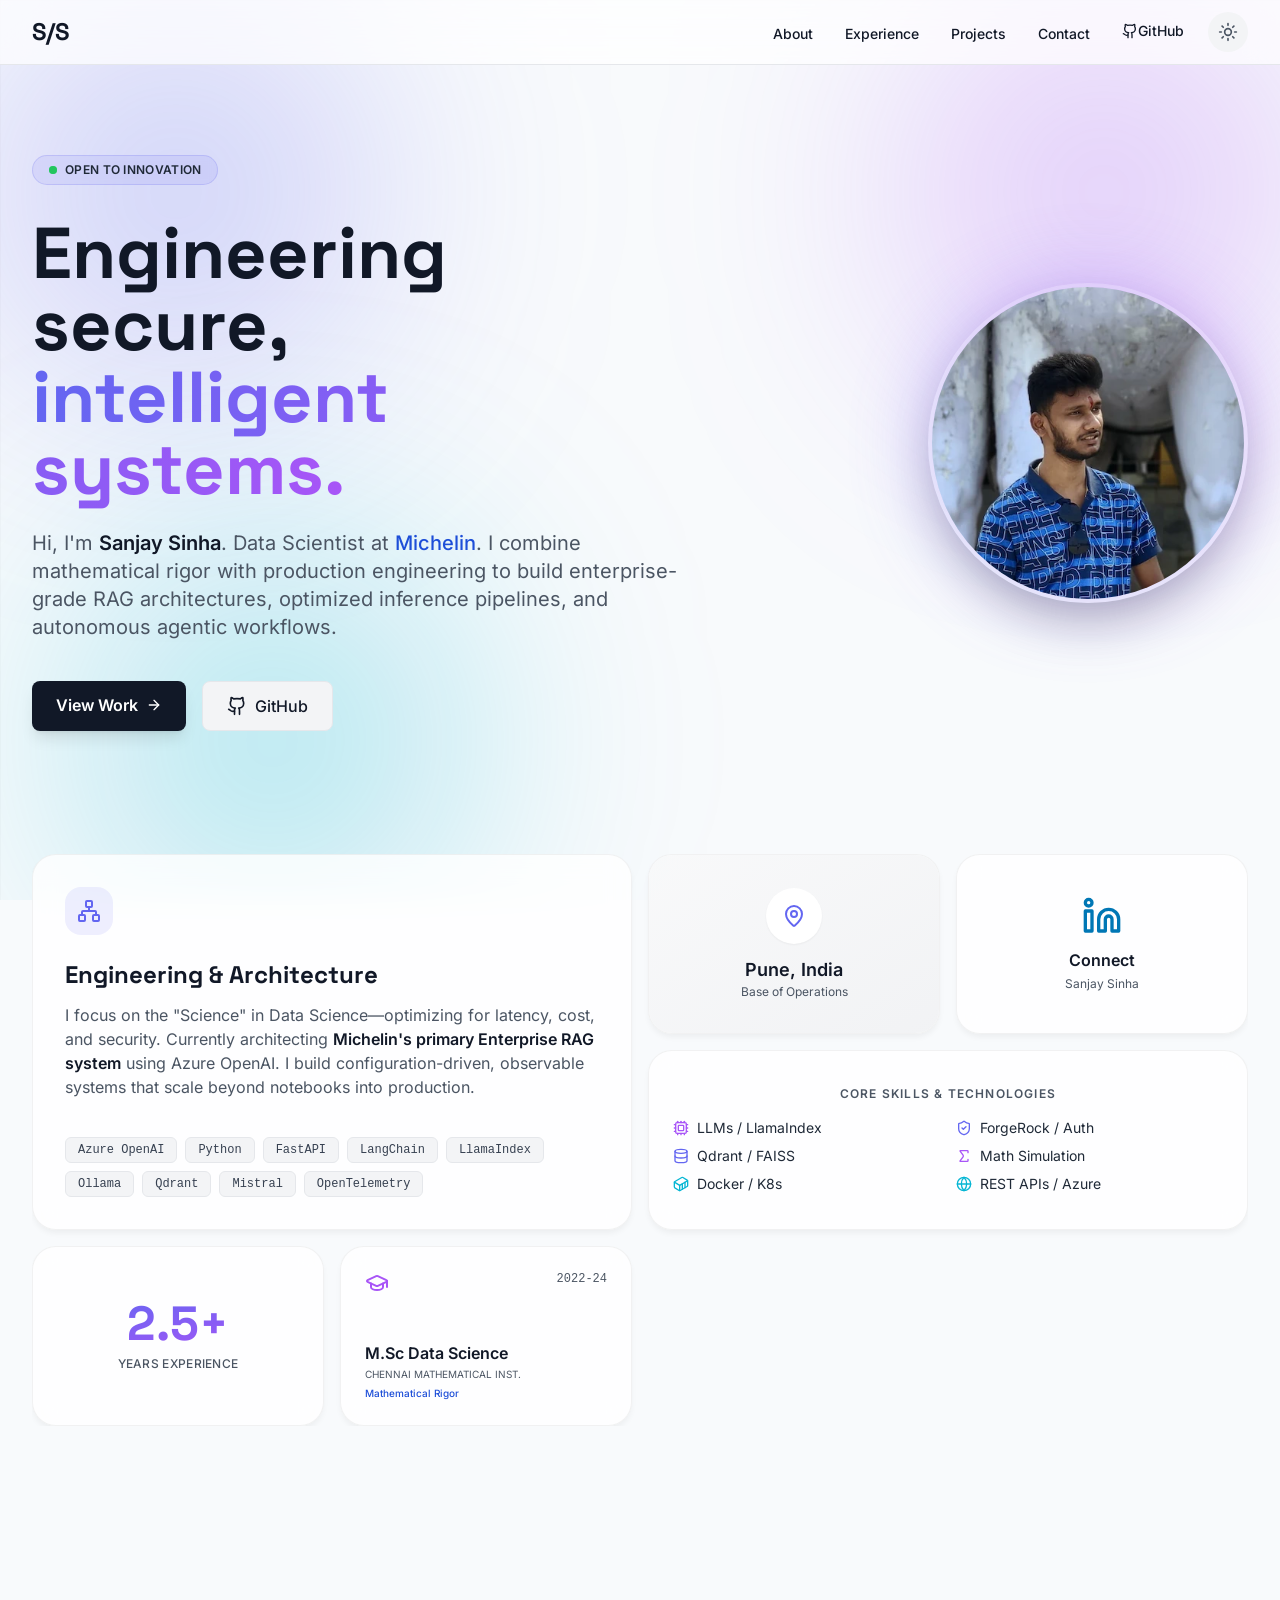
==== commit c9e059c7: "mirror: sync portfolio (2026-06-14T15:09:27+00:00)" ====
--- a/index.html
+++ b/index.html
@@ -16,7 +16,7 @@
     <meta name="theme-color" content="#ffffff" media="(prefers-color-scheme: light)">
 
     <title>Sanjay Sinha | AI &amp; Data Scientist</title>
-    <link rel="canonical" href="https://${DOMAIN_NAME}">
+    <link rel="canonical" href="https://sanjaysinha.dev">
 
     <!-- SEO Meta Tags -->
     <meta name="description"
@@ -24,6 +24,8 @@
 
     <meta name="author" content="Sanjay Sinha">
     <meta name="robots" content="index, follow, max-snippet:-1, max-image-preview:large, max-video-preview:-1">
+    <meta name="keywords"
+        content="Sanjay Sinha, Data Scientist, AI Engineer, RAG Systems, Azure OpenAI, LlamaIndex, LangChain, Enterprise AI, Portfolio, Michelin, Pune India">
 
     <!-- Geographic Meta -->
     <meta name="geo.region" content="IN-MH">
@@ -36,18 +38,18 @@
          Declaring Hindi would tell Google to rank it for Hindi speakers,
          which hurts English ranking and sends contradictory signals.
          en-IN is correct — the content is English, the target region is India. -->
-    <link rel="alternate" hreflang="en-IN" href="https://${DOMAIN_NAME}">
-    <link rel="alternate" hreflang="x-default" href="https://${DOMAIN_NAME}">
+    <link rel="alternate" hreflang="en-IN" href="https://sanjaysinha.dev">
+    <link rel="alternate" hreflang="x-default" href="https://sanjaysinha.dev">
 
     <!-- Open Graph / Facebook / LinkedIn -->
     <meta property="og:locale" content="en_IN">
     <meta property="og:type" content="website">
-    <meta property="og:url" content="https://${DOMAIN_NAME}">
+    <meta property="og:url" content="https://sanjaysinha.dev">
     <meta property="og:site_name" content="Sanjay Sinha">
     <meta property="og:title" content="Sanjay Sinha | AI &amp; Data Scientist | Enterprise RAG Expert">
     <meta property="og:description"
         content="Data Scientist at Michelin specializing in Enterprise RAG systems, Azure OpenAI, LlamaIndex, mathematical modeling and production AI architectures.">
-    <meta property="og:image" content="https://${DOMAIN_NAME}/images/profile.webp">
+    <meta property="og:image" content="https://sanjaysinha.dev/images/profile.webp">
     <meta property="og:image:type" content="image/webp">
     <meta property="og:image:width" content="500">
     <meta property="og:image:height" content="409">
@@ -57,11 +59,11 @@
 
     <!-- Twitter / X -->
     <meta name="twitter:card" content="summary_large_image">
-    <meta property="twitter:url" content="https://${DOMAIN_NAME}">
+    <meta property="twitter:url" content="https://sanjaysinha.dev">
     <meta property="twitter:title" content="Sanjay Sinha | AI &amp; Data Scientist | Enterprise RAG Expert">
     <meta property="twitter:description"
         content="Data Scientist at Michelin specializing in Enterprise RAG systems, Azure OpenAI, LlamaIndex, mathematical modeling and production AI architectures.">
-    <meta property="twitter:image" content="https://${DOMAIN_NAME}/images/profile.webp">
+    <meta property="twitter:image" content="https://sanjaysinha.dev/images/profile.webp">
 
     <script>
         if (localStorage.theme === 'dark' || (!('theme' in localStorage) && window.matchMedia('(prefers-color-scheme: dark)').matches)) {
@@ -120,7 +122,7 @@
 
     <!-- RSS Feed -->
     <link rel="alternate" type="application/rss+xml" title="Sanjay Sinha - Project Updates"
-        href="https://${DOMAIN_NAME}/rss.xml">
+        href="https://sanjaysinha.dev/rss.xml">
 
     <!-- Structured Data / Schema.org -->
 
@@ -132,6 +134,7 @@
         {
             "@context": "https://schema.org",
             "@type": "Person",
+            "@id": "https://sanjaysinha.dev/#person",
             "name": "Sanjay Sinha",
             "jobTitle": "Data Scientist",
             "description": "AI & Data Scientist specializing in Enterprise RAG systems, Azure OpenAI, mathematical modeling and production AI architectures",
@@ -139,11 +142,11 @@
                 "@type": "Organization",
                 "name": "Michelin"
             },
-            "url": "https://${DOMAIN_NAME}",
+            "url": "https://sanjaysinha.dev",
             "sameAs": [
                 "https://linkedin.com/in/sanjay-sinha-09343b247",
                 "https://github.com/Sanjay7549",
-                "mailto:admin@${EMAIL_DOMAIN}"
+                "mailto:admin@sanjaysinha.dev"
             ],
             "alumniOf": {
                 "@type": "CollegeOrUniversity",
@@ -155,7 +158,7 @@
                 "addressRegion": "Maharashtra",
                 "addressCountry": "India"
             },
-            "image": "https://${DOMAIN_NAME}/images/profile.webp",
+            "image": "https://sanjaysinha.dev/images/profile.webp",
             "knowsAbout": [
                 "Artificial Intelligence",
                 "Machine Learning",
@@ -180,27 +183,27 @@
                 "@type": "ListItem",
                 "position": 1,
                 "name": "Home",
-                "item": "https://${DOMAIN_NAME}"
+                "item": "https://sanjaysinha.dev"
             },{
                 "@type": "ListItem",
                 "position": 2,
                 "name": "About",
-                "item": "https://${DOMAIN_NAME}/#about"
+                "item": "https://sanjaysinha.dev/#about"
             },{
                 "@type": "ListItem",
                 "position": 3,
                 "name": "Experience",
-                "item": "https://${DOMAIN_NAME}/#experience"
+                "item": "https://sanjaysinha.dev/#experience"
             },{
                 "@type": "ListItem",
                 "position": 4,
                 "name": "Projects",
-                "item": "https://${DOMAIN_NAME}/#projects"
+                "item": "https://sanjaysinha.dev/#projects"
             },{
                 "@type": "ListItem",
                 "position": 5,
                 "name": "Contact",
-                "item": "https://${DOMAIN_NAME}/#contact"
+                "item": "https://sanjaysinha.dev/#contact"
             }]
         }
     </script>
@@ -216,7 +219,7 @@
                 "@type": "Person",
                 "name": "Sanjay Sinha",
                 "jobTitle": "Data Scientist",
-                "url": "https://${DOMAIN_NAME}"
+                "url": "https://sanjaysinha.dev"
             }
         }
     </script>
@@ -267,13 +270,26 @@
             "@context": "https://schema.org",
             "@type": "WebSite",
             "name": "Sanjay Sinha - AI & Data Scientist",
-            "url": "https://${DOMAIN_NAME}",
+            "url": "https://sanjaysinha.dev",
             "description": "Portfolio and professional website of Sanjay Sinha, Data Scientist specializing in Enterprise RAG systems and Azure AI",
             "author": {
                 "@type": "Person",
                 "name": "Sanjay Sinha"
             },
             "inLanguage": "en"
+        }
+    </script>
+
+    <!-- ProfilePage Schema -->
+    <script type="application/ld+json">
+        {
+            "@context": "https://schema.org",
+            "@type": "ProfilePage",
+            "dateCreated": "2025-05-05",
+            "dateModified": "2026-06-14T15:09:27+00:00",
+            "mainEntity": {
+                "@id": "https://sanjaysinha.dev/#person"
+            }
         }
     </script>
 </head>
@@ -303,8 +319,7 @@
     </div>
 
     <!-- Navigation -->
-    <nav
-        class="fixed top-0 w-full z-50 border-b border-gray-200 dark:border-white/5 bg-white/70 dark:bg-black/50 backdrop-blur-xl transition-colors duration-300"
+    <nav class="fixed top-0 w-full z-50 border-b border-gray-200 dark:border-white/5 bg-white/70 dark:bg-black/50 backdrop-blur-xl transition-colors duration-300"
         aria-label="Primary navigation">
         <div class="max-w-7xl mx-auto px-4 sm:px-6 lg:px-8">
             <div class="flex items-center justify-between h-16">
@@ -394,8 +409,7 @@
 
             <!-- Right Side: Profile Picture -->
             <div class="relative w-64 h-64 md:w-80 md:h-80 shrink-0">
-                <div
-                    class="absolute inset-0 bg-gradient-to-tr from-primary to-secondary rounded-full blur-2xl opacity-40 animate-pulse"
+                <div class="absolute inset-0 bg-gradient-to-tr from-primary to-secondary rounded-full blur-2xl opacity-40 animate-pulse"
                     aria-hidden="true">
                 </div>
                 <div class="relative w-full h-full rounded-full border-4 border-white/20 overflow-hidden shadow-2xl">
@@ -419,8 +433,7 @@
                 <div
                     class="glass-card col-span-1 md:col-span-2 row-span-1 md:row-span-2 rounded-3xl p-8 flex flex-col justify-between group bg-white dark:bg-darkSurface">
                     <div>
-                        <div
-                            class="w-12 h-12 bg-primary/10 rounded-2xl flex items-center justify-center mb-6 text-primary group-hover:rotate-12 transition-transform duration-300"
+                        <div class="w-12 h-12 bg-primary/10 rounded-2xl flex items-center justify-center mb-6 text-primary group-hover:rotate-12 transition-transform duration-300"
                             aria-hidden="true">
                             <i data-lucide="network" class="w-6 h-6"></i>
                         </div>
@@ -460,13 +473,11 @@
                 <!-- Location Card (1x1) -->
                 <div
                     class="glass-card col-span-1 rounded-3xl relative overflow-hidden flex flex-col justify-center items-center group min-h-[180px]">
-                    <div
-                        class="absolute inset-0 bg-gradient-to-br from-gray-100 to-gray-200 dark:from-gray-800 dark:to-gray-900 opacity-50 z-0"
+                    <div class="absolute inset-0 bg-gradient-to-br from-gray-100 to-gray-200 dark:from-gray-800 dark:to-gray-900 opacity-50 z-0"
                         aria-hidden="true">
                     </div>
                     <div class="relative z-10 text-center">
-                        <div
-                            class="w-14 h-14 mx-auto bg-white dark:bg-white/10 rounded-full flex items-center justify-center shadow-sm mb-3 text-primary animate-bounce"
+                        <div class="w-14 h-14 mx-auto bg-white dark:bg-white/10 rounded-full flex items-center justify-center shadow-sm mb-3 text-primary animate-bounce"
                             aria-hidden="true">
                             <i data-lucide="map-pin" class="w-6 h-6"></i>
                         </div>
@@ -479,7 +490,8 @@
                 <a href="https://linkedin.com/in/sanjay-sinha-09343b247" target="_blank" rel="noopener noreferrer"
                     class="glass-card col-span-1 rounded-3xl p-6 flex flex-col justify-center items-center hover:bg-[#0077b5] hover:border-[#0077b5] group cursor-pointer min-h-[180px]"
                     aria-label="Connect with Sanjay Sinha on LinkedIn (opens in new tab)">
-                    <i data-lucide="linkedin" class="w-10 h-10 text-[#0077b5] group-hover:text-white mb-3" aria-hidden="true"></i>
+                    <i data-lucide="linkedin" class="w-10 h-10 text-[#0077b5] group-hover:text-white mb-3"
+                        aria-hidden="true"></i>
                     <p class="font-bold text-gray-900 dark:text-white group-hover:text-white">Connect
                     </p>
                     <p class="text-xs text-gray-600 dark:text-gray-400 group-hover:text-white/80 mt-1">
@@ -496,25 +508,31 @@
                         <!-- Column 1 -->
                         <div class="space-y-2">
                             <div class="flex items-center gap-2 text-sm text-gray-800 dark:text-gray-200">
-                                <i data-lucide="cpu" class="w-4 h-4 text-secondary" aria-hidden="true"></i> LLMs / LlamaIndex
+                                <i data-lucide="cpu" class="w-4 h-4 text-secondary" aria-hidden="true"></i> LLMs /
+                                LlamaIndex
                             </div>
                             <div class="flex items-center gap-2 text-sm text-gray-800 dark:text-gray-200">
-                                <i data-lucide="database" class="w-4 h-4 text-primary" aria-hidden="true"></i> Qdrant / FAISS
+                                <i data-lucide="database" class="w-4 h-4 text-primary" aria-hidden="true"></i> Qdrant /
+                                FAISS
                             </div>
                             <div class="flex items-center gap-2 text-sm text-gray-800 dark:text-gray-200">
-                                <i data-lucide="container" class="w-4 h-4 text-accent" aria-hidden="true"></i> Docker / K8s
+                                <i data-lucide="container" class="w-4 h-4 text-accent" aria-hidden="true"></i> Docker /
+                                K8s
                             </div>
                         </div>
                         <!-- Column 2 -->
                         <div class="space-y-2">
                             <div class="flex items-center gap-2 text-sm text-gray-800 dark:text-gray-200">
-                                <i data-lucide="shield-check" class="w-4 h-4 text-primary" aria-hidden="true"></i> ForgeRock / Auth
+                                <i data-lucide="shield-check" class="w-4 h-4 text-primary" aria-hidden="true"></i>
+                                ForgeRock / Auth
                             </div>
                             <div class="flex items-center gap-2 text-sm text-gray-800 dark:text-gray-200">
-                                <i data-lucide="sigma" class="w-4 h-4 text-secondary" aria-hidden="true"></i> Math Simulation
+                                <i data-lucide="sigma" class="w-4 h-4 text-secondary" aria-hidden="true"></i> Math
+                                Simulation
                             </div>
                             <div class="flex items-center gap-2 text-sm text-gray-800 dark:text-gray-200">
-                                <i data-lucide="globe" class="w-4 h-4 text-accent" aria-hidden="true"></i> REST APIs / Azure
+                                <i data-lucide="globe" class="w-4 h-4 text-accent" aria-hidden="true"></i> REST APIs /
+                                Azure
                             </div>
                         </div>
                     </div>
@@ -558,8 +576,7 @@
 
                 <!-- Role 1: Michelin (Current) -->
                 <div class="relative pl-8 md:pl-12 group">
-                    <div
-                        class="absolute -left-[9px] top-2 h-4 w-4 rounded-full bg-primary ring-4 ring-gray-50 dark:ring-darkBg transition-transform group-hover:scale-110"
+                    <div class="absolute -left-[9px] top-2 h-4 w-4 rounded-full bg-primary ring-4 ring-gray-50 dark:ring-darkBg transition-transform group-hover:scale-110"
                         aria-hidden="true">
                     </div>
 
@@ -663,8 +680,7 @@
 
                 <!-- Role 2: Michelin Intern -->
                 <div class="relative pl-8 md:pl-12 group">
-                    <div
-                        class="absolute -left-[9px] top-2 h-4 w-4 rounded-full bg-gray-300 dark:bg-gray-700 ring-4 ring-gray-50 dark:ring-darkBg transition-transform group-hover:scale-110"
+                    <div class="absolute -left-[9px] top-2 h-4 w-4 rounded-full bg-gray-300 dark:bg-gray-700 ring-4 ring-gray-50 dark:ring-darkBg transition-transform group-hover:scale-110"
                         aria-hidden="true">
                     </div>
                     <div class="flex flex-col sm:flex-row sm:items-center sm:justify-between mb-2">
@@ -682,8 +698,7 @@
 
                 <!-- Role 3: Tata Comm -->
                 <div class="relative pl-8 md:pl-12 group">
-                    <div
-                        class="absolute -left-[9px] top-2 h-4 w-4 rounded-full bg-gray-300 dark:bg-gray-700 ring-4 ring-gray-50 dark:ring-darkBg transition-transform group-hover:scale-110"
+                    <div class="absolute -left-[9px] top-2 h-4 w-4 rounded-full bg-gray-300 dark:bg-gray-700 ring-4 ring-gray-50 dark:ring-darkBg transition-transform group-hover:scale-110"
                         aria-hidden="true">
                     </div>
                     <div class="flex flex-col sm:flex-row sm:items-center sm:justify-between mb-2">
@@ -719,7 +734,8 @@
                         <img src="[data-uri]"
                             data-src="images/RAG.webp" alt="Air-Gapped RAG system architecture" width="600" height="300"
                             class="lazy-image absolute inset-0 w-full h-full object-cover opacity-60 group-hover:opacity-100 transition-opacity duration-500">
-                        <div class="absolute inset-0 bg-gradient-to-t from-gray-900 to-transparent" aria-hidden="true"></div>
+                        <div class="absolute inset-0 bg-gradient-to-t from-gray-900 to-transparent" aria-hidden="true">
+                        </div>
                         <i data-lucide="lock"
                             class="w-12 h-12 text-white/50 relative z-10 group-hover:scale-110 transition-transform"
                             aria-hidden="true"></i>
@@ -770,7 +786,8 @@
                         <img src="[data-uri]"
                             data-src="images/EV.webp" alt="EV Market Simulation dashboard" width="600" height="300"
                             class="lazy-image absolute inset-0 w-full h-full object-cover opacity-60 group-hover:opacity-100 transition-opacity duration-500">
-                        <div class="absolute inset-0 bg-gradient-to-t from-gray-900 to-transparent" aria-hidden="true"></div>
+                        <div class="absolute inset-0 bg-gradient-to-t from-gray-900 to-transparent" aria-hidden="true">
+                        </div>
                         <i data-lucide="zap"
                             class="w-12 h-12 text-white/50 relative z-10 group-hover:scale-110 transition-transform"
                             aria-hidden="true"></i>
@@ -817,9 +834,11 @@
                     class="glass-card rounded-2xl overflow-hidden flex flex-col h-full bg-white dark:bg-darkSurface group">
                     <div class="h-40 relative flex items-center justify-center overflow-hidden bg-gray-900">
                         <img src="[data-uri]"
-                            data-src="images/Agent.webp" alt="DevOps and Jira multi-agent system" width="600" height="300"
+                            data-src="images/Agent.webp" alt="DevOps and Jira multi-agent system" width="600"
+                            height="300"
                             class="lazy-image absolute inset-0 w-full h-full object-cover opacity-60 group-hover:opacity-100 transition-opacity duration-500">
-                        <div class="absolute inset-0 bg-gradient-to-t from-gray-900 to-transparent" aria-hidden="true"></div>
+                        <div class="absolute inset-0 bg-gradient-to-t from-gray-900 to-transparent" aria-hidden="true">
+                        </div>
                         <i data-lucide="bot"
                             class="w-12 h-12 text-white/50 relative z-10 group-hover:scale-110 transition-transform"
                             aria-hidden="true"></i>
@@ -870,8 +889,7 @@
             aria-labelledby="contact-heading">
             <div class="glass-card p-10 rounded-3xl bg-white dark:bg-white/5 relative overflow-hidden">
                 <!-- Decorative background blob -->
-                <div
-                    class="absolute top-0 right-0 w-64 h-64 bg-primary/10 rounded-full filter blur-[80px] -translate-y-1/2 translate-x-1/2"
+                <div class="absolute top-0 right-0 w-64 h-64 bg-primary/10 rounded-full filter blur-[80px] -translate-y-1/2 translate-x-1/2"
                     aria-hidden="true">
                 </div>
 
@@ -884,7 +902,7 @@
                 </p>
 
                 <div class="flex flex-col sm:flex-row items-center justify-center gap-4 relative z-10">
-                    <button type="button" id="btn-copy-email" data-email="admin@${EMAIL_DOMAIN}"
+                    <button type="button" id="btn-copy-email" data-email="admin@sanjaysinha.dev"
                         class="btn-interactive w-full sm:w-auto px-8 py-3 bg-gray-900 dark:bg-white text-white dark:text-black font-bold rounded-full transition-transform active:scale-95 flex items-center justify-center gap-2 shadow-lg hover:shadow-xl">
                         <i data-lucide="mail" class="w-4 h-4" aria-hidden="true"></i>
                         <span id="email-text">Copy Email</span>
@@ -919,4 +937,4 @@
 
 </body>
 
-</html>
+</html>
